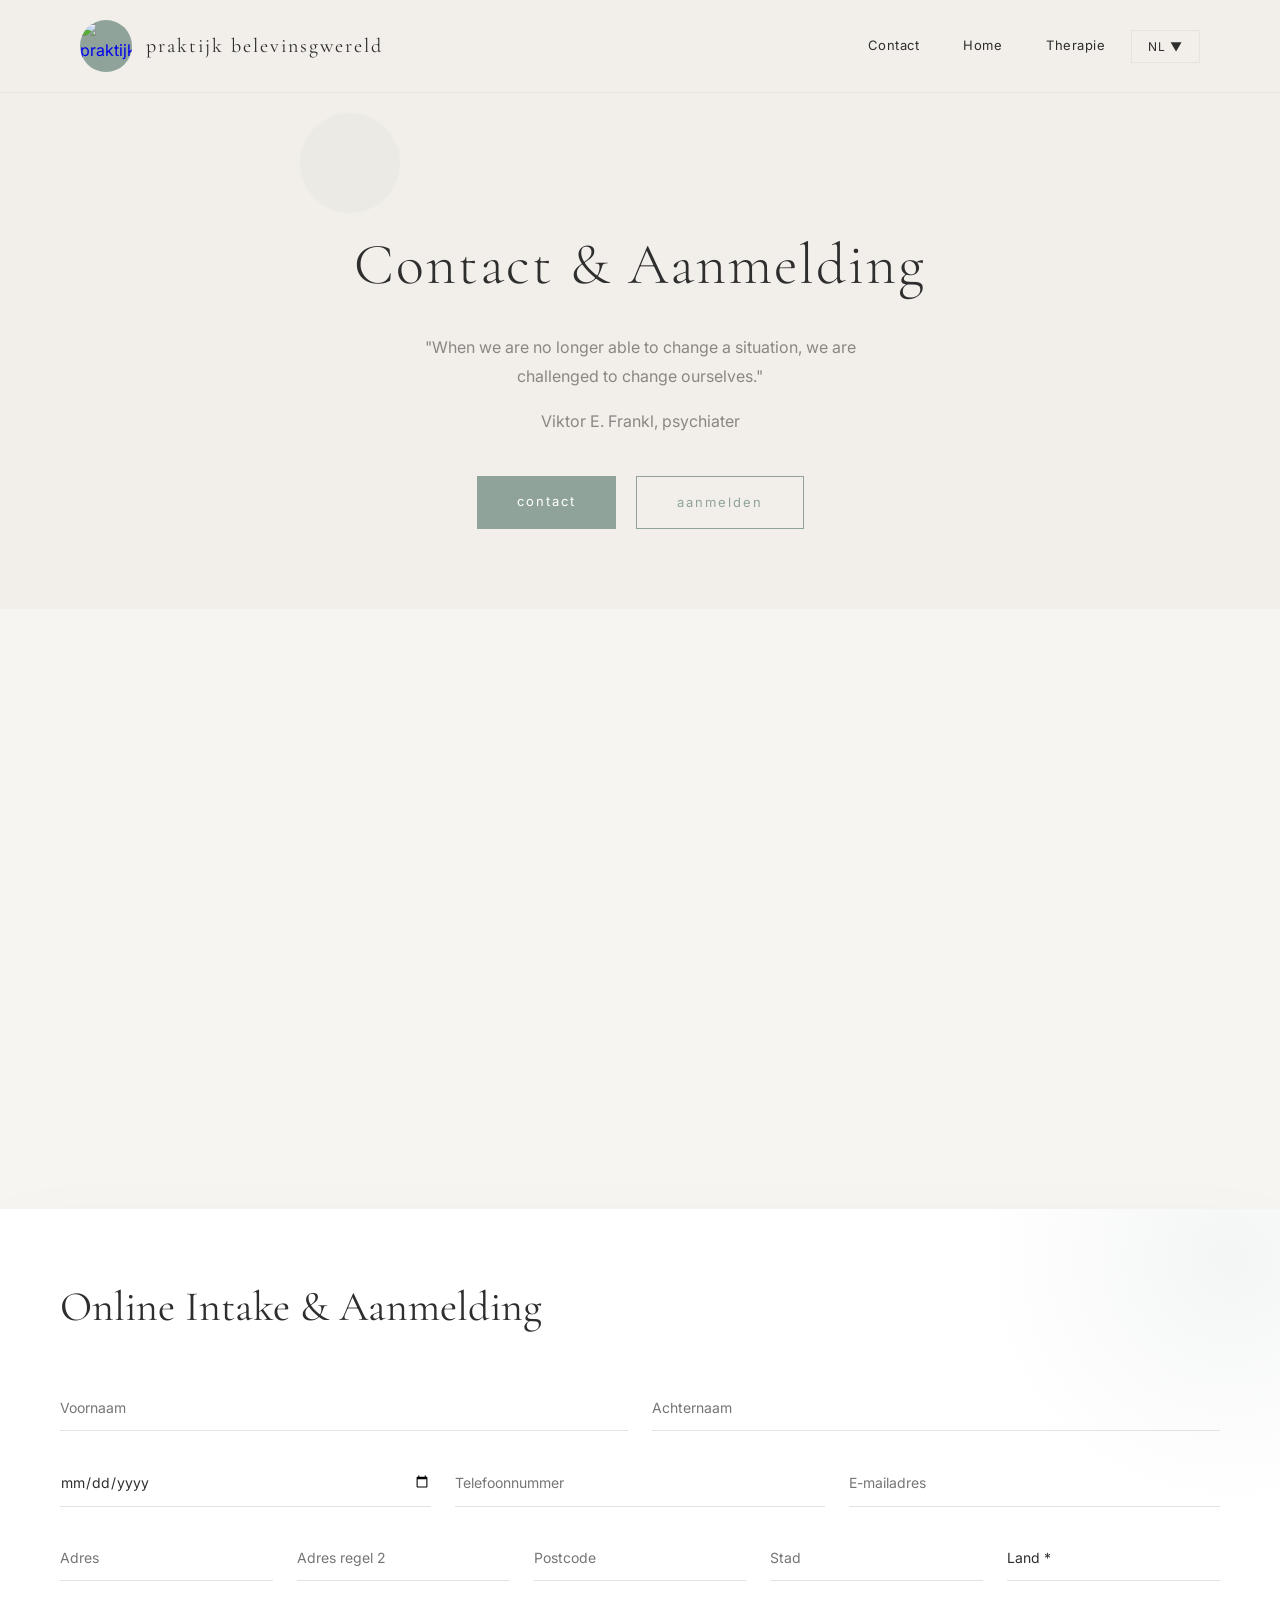
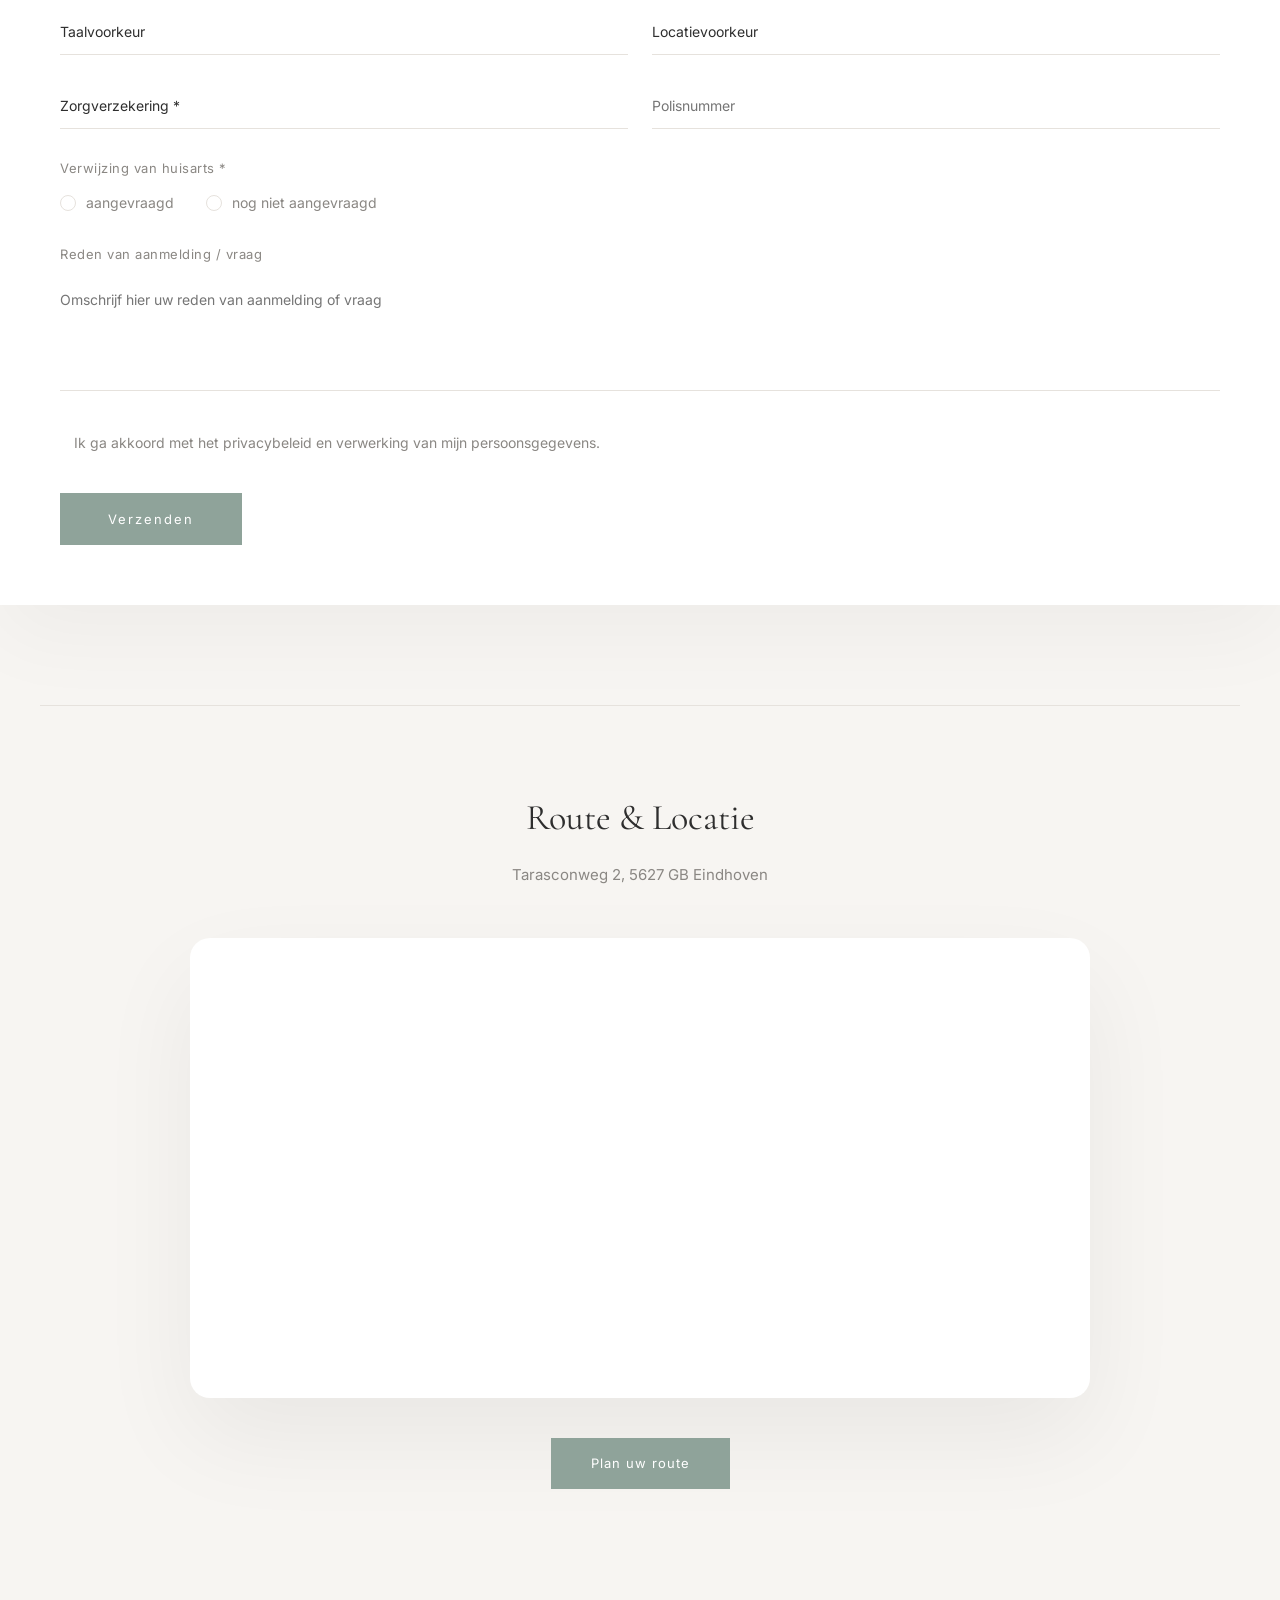
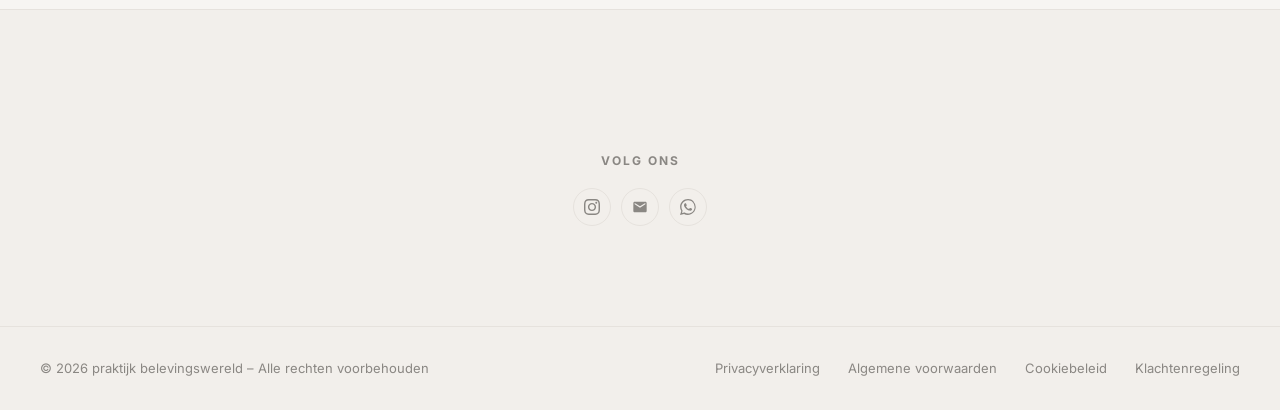
==== contact.html @ 7e96a39c "Update contact.html Signed-off-by: mr-programs <m.rashid@live.nl>" ====
<!DOCTYPE html>
<html lang="nl">
<head>
<meta charset="UTF-8">
<meta name="viewport" content="width=device-width, initial-scale=1.0">
<title>belevinsgwereld — Contact</title>
<link href="https://fonts.googleapis.com/css2?family=Cormorant+Garamond:ital,wght@0,300;0,400;0,500;1,300;1,400&family=Inter:wght@300;400;500&display=swap" rel="stylesheet">
<link rel="stylesheet" href="css/style.css">
</head>
<body>

<div class="progress-bar" id="progressBar"></div>
 
<header class="header">
    <div class="nav-container">
        <a href="index.html" class="logo">
            <div class="logo-circle"><img src="img/transparantlogo.png" alt="praktijk belevinsgwereld"></div>
            <span class="logo-text">praktijk belevinsgwereld</span>
        </a>

        <nav class="nav-right">
            <a href="contact.html">Contact</a>
            <a href="index.html">Home</a>
            <a href="therapie.html">Therapie</a>
            <div class="lang-dropdown">
                <button class="lang-btn-header">NL ▼</button>
                <div class="lang-menu">
                    <button class="lang-option active" data-lang="nl">NL <span class="lang-flag"><img src="https://flagcdn.com/nl.svg" width="30" alt="NL"></span></button>
                    <button class="lang-option" data-lang="en">EN <span class="lang-flag"><img src="https://flagcdn.com/gb.svg" width="30" alt="EN"></span></button>
                    <button class="lang-option" data-lang="ar">AR <span class="lang-flag"><img src="https://flagcdn.com/sa.svg" width="30" alt="SA"></span></button>
                </div>
            </div>
        </nav>
        <div class="menu-toggle"><div class="menu-circle"><span>Menu</span></div></div>
    </div>
</header>

<div class="fullscreen-menu">
    <div class="menu-top">
        <div class="menu-logo">praktijk belevinsgwereld</div>
        <div class="menu-close">✕</div>
    </div>
    <div class="menu-links">
        <a href="index.html">Home</a>
        <a href="therapie.html">Therapie</a>
        <a href="contact.html">Contact</a>
    </div>
    <div class="menu-bottom">
        <button class="lang-btn active"><span>NL</span><img src="https://flagcdn.com/nl.svg" width="30" alt="NL"></button>
        <button class="lang-btn"><span>EN</span><img src="https://flagcdn.com/gb.svg" width="30" alt="EN"></button>
        <button class="lang-btn"><span>AR</span><img src="https://flagcdn.com/sa.svg" width="30" alt="SA"></button>
    </div>
</div>

<section class="small-hero">
    <div class="hero-circle circle-a"></div>
    <div class="hero-circle circle-b"></div>
    <div class="hero-circle circle-c"></div>
    <h1>Contact &amp; Aanmelding</h1>
    <p>"When we are no longer able to change a situation, we are challenged to change ourselves."</p>
    <p>Viktor E. Frankl, psychiater</p>
 <div class="hero-buttons">
    <a href="contact.html" class="btn-hero-primary">contact</a>
    <a href="#behandelingen" class="btn-hero-secondary">aanmelden</a>
</div>
</section>
<section class="hero-image"></section>

<!--<section class="contact-layout reveal">
    <div class="contact-info">
        <h2>Praktijkgegevens</h2>
        <div class="info-block">
            <h4>belevinsgwereld</h4>
            <p>Tarasconweg 2<br>5627 GB Eindhoven</p>
        </div>
        <div class="info-block">
            <p><strong>Telefoon:</strong> +31 (0)6 1234 5678</p>
            <p><strong>E-mail:</strong> info@belevinsgwereld.nl</p>
        </div>
        <div class="info-block">
            <p><strong>KvK:</strong> 12345678</p>
            <p><strong>BIG-registratie:</strong> 19999999999</p>
            <p><strong>AGB-code praktijk:</strong> 94000000</p>
        </div>
        <div class="info-block">
            <h4>Openingstijden</h4>
            <p>Ma – Vr: 09:00 – 18:00</p>
            <p>Zaterdag: Op afspraak</p>
        </div>
        <div class="privacy-note">
            <p>Uw gegevens worden vertrouwelijk behandeld conform de AVG (Algemene Verordening Gegevensbescherming).</p>
        </div>
    </div>-->

    <div class="contact-form-wrapper luxury-form">
        <h2>Online Intake &amp; Aanmelding</h2>
        <form class="intake-form">
            <div class="form-row">
                <input type="text" placeholder="Voornaam" required>
                <input type="text" placeholder="Achternaam" required>
            </div>
            <div class="form-row">
                <input type="date" required>
                <input type="tel" placeholder="Telefoonnummer" required>
                <input type="email" placeholder="E-mailadres" required>
            </div>
            <div class="form-row">
                <input type="text" placeholder="Adres" required>
                <input type="text" placeholder="Adres regel 2">
                <input type="text" placeholder="Postcode" required>
                <input type="text" placeholder="Stad" required>
  <select name="land" required>
    <option value="">Land *</option>
<option value="AF">Afghanistan</option>
<option value="AL">Albanië</option>
<option value="DZ">Algerije</option>
<option value="AD">Andorra</option>
<option value="AO">Angola</option>
<option value="AG">Antigua en Barbuda</option>
<option value="AR">Argentinië</option>
<option value="AM">Armenië</option>
<option value="AU">Australië</option>
<option value="AT">Oostenrijk</option>
<option value="AZ">Azerbeidzjan</option>
<option value="BS">Bahama’s</option>
<option value="BH">Bahrein</option>
<option value="BD">Bangladesh</option>
<option value="BB">Barbados</option>
<option value="BY">Wit‑Rusland</option>
<option value="BE">België</option>
<option value="BZ">Belize</option>
<option value="BJ">Benin</option>
<option value="BT">Bhutan</option>
<option value="BO">Bolivia</option>
<option value="BA">Bosnië en Herzegovina</option>
<option value="BW">Botswana</option>
<option value="BR">Brazilië</option>
<option value="BN">Brunei</option>
<option value="BG">Bulgarije</option>
<option value="BF">Burkina Faso</option>
<option value="BI">Burundi</option>
<option value="CV">Kaapverdië</option>
<option value="KH">Cambodja</option>
<option value="CM">Kameroen</option>
<option value="CA">Canada</option>
<option value="CF">Centraal‑Afrikaanse Republiek</option>
<option value="TD">Tsjaad</option>
<option value="CL">Chili</option>
<option value="CN">China</option>
<option value="CO">Colombia</option>
<option value="KM">Comoren</option>
<option value="CG">Congo (Brazzaville)</option>
<option value="CD">Congo (Kinshasa)</option>
<option value="CR">Costa Rica</option>
<option value="CI">Ivoorkust</option>
<option value="HR">Kroatië</option>
<option value="CU">Cuba</option>
<option value="CY">Cyprus</option>
<option value="CZ">Tsjechië</option>
<option value="DK">Denemarken</option>
<option value="DJ">Djibouti</option>
<option value="DM">Dominica</option>
<option value="DO">Dominicaanse Republiek</option>
<option value="EC">Ecuador</option>
<option value="EG">Egypte</option>
<option value="SV">El Salvador</option>
<option value="GQ">Equatoriaal‑Guinea</option>
<option value="ER">Eritrea</option>
<option value="EE">Estland</option>
<option value="SZ">Eswatini</option>
<option value="ET">Ethiopië</option>
<option value="FJ">Fiji</option>
<option value="FI">Finland</option>
<option value="FR">Frankrijk</option>
<option value="GA">Gabon</option>
<option value="GM">Gambia</option>
<option value="GE">Georgië</option>
<option value="DE">Duitsland</option>
<option value="GH">Ghana</option>
<option value="GR">Griekenland</option>
<option value="GD">Grenada</option>
<option value="GT">Guatemala</option>
<option value="GN">Guinee</option>
<option value="GW">Guinee‑Bissau</option>
<option value="GY">Guyana</option>
<option value="HT">Haïti</option>
<option value="HN">Honduras</option>
<option value="HU">Hongarije</option>
<option value="IS">IJsland</option>
<option value="IN">India</option>
<option value="ID">Indonesië</option>
<option value="IR">Iran</option>
<option value="IQ">Irak</option>
<option value="IE">Ierland</option>
<option value="IL">Israël</option>
<option value="IT">Italië</option>
<option value="JM">Jamaica</option>
<option value="JP">Japan</option>
<option value="JO">Jordanië</option>
<option value="KZ">Kazachstan</option>
<option value="KE">Kenia</option>
<option value="KI">Kiribati</option>
<option value="KW">Koeweit</option>
<option value="KG">Kirgizië</option>
<option value="LA">Laos</option>
<option value="LV">Letland</option>
<option value="LB">Libanon</option>
<option value="LS">Lesotho</option>
<option value="LR">Liberia</option>
<option value="LY">Libië</option>
<option value="LI">Liechtenstein</option>
<option value="LT">Litouwen</option>
<option value="LU">Luxemburg</option>
<option value="MG">Madagaskar</option>
<option value="MW">Malawi</option>
<option value="MY">Maleisië</option>
<option value="MV">Maldiven</option>
<option value="ML">Mali</option>
<option value="MT">Malta</option>
<option value="MH">Marshalleilanden</option>
<option value="MR">Mauritanië</option>
<option value="MU">Mauritius</option>
<option value="MX">Mexico</option>
<option value="FM">Micronesië</option>
<option value="MD">Moldavië</option>
<option value="MC">Monaco</option>
<option value="MN">Mongolië</option>
<option value="ME">Montenegro</option>
<option value="MA">Marokko</option>
<option value="MZ">Mozambique</option>
<option value="MM">Myanmar</option>
<option value="NA">Namibië</option>
<option value="NR">Nauru</option>
<option value="NP">Nepal</option>
<option value="NZ">Nieuw‑Zeeland</option>
<option value="NI">Nicaragua</option>
<option value="NE">Niger</option>
<option value="NG">Nigeria</option>
<option value="KP">Noord‑Korea</option>
<option value="MK">Noord‑Macedonië</option>
<option value="NO">Noorwegen</option>
<option value="OM">Oman</option>
<option value="PK">Pakistan</option>
<option value="PW">Palau</option>
<option value="PA">Panama</option>
<option value="PG">Papoea‑Nieuw‑Guinea</option>
<option value="PY">Paraguay</option>
<option value="PE">Peru</option>
<option value="PH">Filipijnen</option>
<option value="PL">Polen</option>
<option value="PT">Portugal</option>
<option value="QA">Qatar</option>
<option value="RO">Roemenië</option>
<option value="RU">Rusland</option>
<option value="RW">Rwanda</option>
<option value="KN">St. Kitts en Nevis</option>
<option value="LC">St. Lucia</option>
<option value="VC">St. Vincent en de Grenadines</option>
<option value="WS">Samoa</option>
<option value="SM">San Marino</option>
<option value="ST">Sao Tomé en Principe</option>
<option value="SA">Saoedi‑Arabië</option>
<option value="SN">Senegal</option>
<option value="RS">Servië</option>
<option value="SC">Seychellen</option>
<option value="SL">Sierra Leone</option>
<option value="SG">Singapore</option>
<option value="SK">Slowakije</option>
<option value="SI">Slovenië</option>
<option value="SB">Solomon‑eilanden</option>
<option value="SO">Somalië</option>
<option value="ZA">Zuid‑Afrika</option>
<option value="KR">Zuid‑Korea</option>
<option value="SS">Zuid‑Soedan</option>
<option value="ES">Spanje</option>
<option value="LK">Sri Lanka</option>
<option value="SD">Soedan</option>
<option value="SR">Suriname</option>
<option value="SE">Zweden</option>
<option value="CH">Zwitserland</option>
<option value="SY">Syrië</option>
<option value="TW">Taiwan</option>
<option value="TJ">Tadzjikistan</option>
<option value="TZ">Tanzania</option>
<option value="TH">Thailand</option>
<option value="TL">Oost‑Timor</option>
<option value="TG">Togo</option>
<option value="TO">Tonga</option>
<option value="TT">Trinidad en Tobago</option>
<option value="TN">Tunesië</option>
<option value="TR">Turkije</option>
<option value="TM">Turkmenistan</option>
<option value="UG">Oeganda</option>
<option value="UA">Oekraïne</option>
<option value="AE">Verenigde Arabische Emiraten</option>
<option value="GB">Verenigd Koninkrijk</option>
<option value="US">Verenigde Staten</option>
<option value="UY">Uruguay</option>
<option value="UZ">Oezbekistan</option>
<option value="VU">Vanuatu</option>
<option value="VA">Vaticaanstad</option>
<option value="VE">Venezuela</option>
<option value="VN">Vietnam</option>
<option value="YE">Jemen</option>
<option value="ZM">Zambia</option>
<option value="ZW">Zimbabwe</option>
    <option value="OTHER">Anders</option>
</select>
            </div>
            <div class="form-row">
                <select required>
                    <option value="">Taalvoorkeur</option>
                    <option>Nederlands</option>
                    <option>English</option>
                    <option>Arabisch</option>
                </select>
                <select required>
                    <option value="">Locatievoorkeur</option>
                    <option>Eindhoven</option>
                    <option>Breda</option>
                    <option>Online</option>
                </select>
            </div>
            <div class="form-row">
                <select name="zorgverzekering" required>
                    <option value="">Zorgverzekering *</option>
                    <option>Particuliere route</option>
                    <option>VGZ polis Ruime Keuze of Eigen Keuze</option>
                    <option>Zilveren Kruis</option>
                    <option>IZA polis Ruime Keuze of Eigen Keuze</option>
                    <option>Univé Zorg Geregeld of Uitgebreid</option>
                    <option>De Friesland Zorgverzekeraar</option>
                    <option>FBTO Zorgverzekeringen</option>
                    <option>Interpolis</option>
                    <option>Mijn zorgverzekering staat er niet tussen</option>
                </select>
                <input type="text" placeholder="Polisnummer" required>
            </div>
            <div class="form-group">
                <label class="form-label">Verwijzing van huisarts *</label>
                <div class="radio-group">
                    <label><input type="radio" name="verwijzing" value="ja" required> aangevraagd</label>
                    <label><input type="radio" name="verwijzing" value="nee"> nog niet aangevraagd</label>
                </div>
            </div>
            <div class="form-group">
                <label class="form-label">Reden van aanmelding / vraag</label>
                <textarea rows="5" placeholder="Omschrijf hier uw reden van aanmelding of vraag" required></textarea>
            </div>
            <div class="form-group checkbox-group">
                <label>
                    <input type="checkbox" required>
                    Ik ga akkoord met het privacybeleid en verwerking van mijn persoonsgegevens.
                </label>
            </div>
            <button type="submit" class="submit-btn">Verzenden</button>
        </form>
    </div>
</section>

<div class="map-section">
    <h3>Route &amp; Locatie</h3>
    <p>Tarasconweg 2, 5627 GB Eindhoven</p>
    <div class="map-wrapper">
        <iframe src="https://www.google.com/maps?q=Tarasconweg+2+Eindhoven&output=embed" width="100%" height="420" style="border:0;" allowfullscreen="" loading="lazy" referrerpolicy="no-referrer-when-downgrade"></iframe>
    </div>
    <a class="route-btn" href="https://www.google.com/maps/dir/?api=1&destination=Tarasconweg+2+Eindhoven" target="_blank">Plan uw route</a>
</div>

<!--<footer class="footer">
    <div class="footer-top">
        <div class="footer-grid">
            <div class="footer-col">
                <h4>praktijk belevingswereld</h4>
                <p>Psychologische zorg met aandacht voor persoonlijke verhalen, culturele context en maatwerk behandeling.</p>
                <div class="footer-contact">
                    <p><strong>Adres</strong><br>Tarasconweg 2<br>5627 GB Eindhoven</p>
                    <p><strong>Email</strong><br>info@beleving.nl</p>
                    <p><strong>Telefoon</strong><br>+31 (0)6 12345678</p>
                </div>
            </div>
            <div class="footer-col">
                <h4>Navigatie</h4>
                <ul>
                    <li><a href="index.html">Home</a></li>
                    <li><a href="therapie.html">Therapie</a></li>
                    <li><a href="contact.html">Contact</a></li>
                </ul>
            </div>
            <div class="footer-col">
                <h4>Behandelingen</h4>
                <ul>
                    <li>Traumatherapie</li>
                    <li>Angst &amp; Stress</li>
                    <li>Somberheid</li>
                    <li>Identiteitsvraagstukken</li>
                    <li>Relatieproblematiek</li>
                    <li>Jeugd &amp; Volwassenen</li>
                </ul>
            </div>
            <div class="footer-col">
                <h4>Praktijkinformatie</h4>
                <ul>
                    <li>Geen wachttijden</li>
                    <li>Meertalige zorg (NL / EN / AR)</li>
                    <li>Online therapie mogelijk</li>
                    <li>Vergoeding via zorgverzekering</li>
                </ul>
                <div class="footer-opening">
                    <p><strong>Openingstijden</strong></p>
                    <p>Ma – Vr: 09:00 – 17:30</p>
                </div>
                <div class="footer-social">
                    <h5>Volg ons</h5>
                    <div class="social-links">
                        <a href="#" class="instagram" target="_blank" aria-label="Instagram">
                            <svg viewBox="0 0 24 24" xmlns="http://www.w3.org/2000/svg"><path d="M12 2.163c3.204 0 3.584.012 4.85.07 3.252.148 4.771 1.691 4.919 4.919.058 1.265.069 1.645.069 4.849 0 3.205-.012 3.584-.069 4.849-.149 3.225-1.664 4.771-4.919 4.919-1.266.058-1.644.07-4.85.07-3.204 0-3.584-.012-4.849-.07-3.26-.149-4.771-1.699-4.919-4.92-.058-1.265-.07-1.644-.07-4.849 0-3.204.013-3.583.07-4.849.149-3.227 1.664-4.771 4.919-4.919 1.266-.057 1.645-.069 4.849-.069zm0-2.163c-3.259 0-3.667.014-4.947.072-4.358.2-6.78 2.618-6.98 6.98-.059 1.281-.073 1.689-.073 4.948 0 3.259.014 3.668.072 4.948.2 4.358 2.618 6.78 6.98 6.98 1.281.058 1.689.072 4.948.072 3.259 0 3.668-.014 4.948-.072 4.354-.2 6.782-2.618 6.979-6.98.059-1.28.073-1.689.073-4.948 0-3.259-.014-3.667-.072-4.947-.196-4.354-2.617-6.78-6.979-6.98-1.281-.059-1.69-.073-4.949-.073zm0 5.838c-3.403 0-6.162 2.759-6.162 6.162s2.759 6.163 6.162 6.163 6.162-2.759 6.162-6.163c0-3.403-2.759-6.162-6.162-6.162zm0 10.162c-2.209 0-4-1.79-4-4 0-2.209 1.791-4 4-4s4 1.791 4 4c0 2.21-1.791 4-4 4zm6.406-11.845c-.796 0-1.441.645-1.441 1.44s.645 1.44 1.441 1.44c.795 0 1.439-.645 1.439-1.44s-.644-1.44-1.439-1.44z"/></svg>
                        </a>
                        <a href="#" class="linkedin" target="_blank" aria-label="LinkedIn">
                            <svg viewBox="0 0 24 24" xmlns="http://www.w3.org/2000/svg"><path d="M20.447 20.452h-3.554v-5.569c0-1.328-.027-3.037-1.852-3.037-1.853 0-2.136 1.445-2.136 2.939v5.667H9.351V9h3.414v1.561h.046c.477-.9 1.637-1.85 3.37-1.85 3.601 0 4.267 2.37 4.267 5.455v6.286zM5.337 7.433c-1.144 0-2.063-.926-2.063-2.065 0-1.138.92-2.063 2.063-2.063 1.14 0 2.064.925 2.064 2.063 0 1.139-.925 2.065-2.064 2.065zm1.782 13.019H3.555V9h3.564v11.452zM22.225 0H1.771C.792 0 0 .774 0 1.729v20.542C0 23.227.792 24 1.771 24h20.451C23.2 24 24 23.227 24 22.271V1.729C24 .774 23.2 0 22.222 0h.003z"/></svg>
                        </a>
                        <a href="#" class="facebook" target="_blank" aria-label="Facebook">
                            <svg viewBox="0 0 24 24" xmlns="http://www.w3.org/2000/svg"><path d="M24 12.073c0-6.627-5.373-12-12-12s-12 5.373-12 12c0 5.99 4.388 10.954 10.125 11.854v-8.385H7.078v-3.47h3.047V9.43c0-3.007 1.792-4.669 4.533-4.669 1.312 0 2.686.235 2.686.235v2.953H15.83c-1.491 0-1.956.925-1.956 1.874v2.25h3.328l-.532 3.47h-2.796v8.385C19.612 23.027 24 18.062 24 12.073z"/></svg>
                        </a>
                    </div>
                </div>
            </div>
        </div>
    </div>
    <div class="footer-bottom">
        <div class="footer-bottom-inner">
            <p>© 2026 praktijk belevingswereld – Alle rechten voorbehouden</p>
            <div class="footer-legal">
                <a href="#">Privacyverklaring</a>
                <a href="#">Algemene voorwaarden</a>
                <a href="#">Cookiebeleid</a>
                <a href="#">Klachtenregeling</a>
            </div>
        </div>
    </div>
</footer>-->

<footer class="footer">
    <div class="footer-top">
        <div class="footer-social">
            <h5>Volg ons</h5>
            <div class="social-links">
                <a href="#" class="instagram" target="_blank" aria-label="Instagram">
                    <svg viewBox="0 0 24 24" xmlns="[w3.org](http://www.w3.org/2000/svg)"><path d="M12 2.163c3.204 0 3.584.012 4.85.07 3.252.148 4.771 1.691 4.919 4.919.058 1.265.069 1.645.069 4.849 0 3.205-.012 3.584-.069 4.849-.149 3.225-1.664 4.771-4.919 4.919-1.266.058-1.644.07-4.85.07-3.204 0-3.584-.012-4.849-.07-3.26-.149-4.771-1.699-4.919-4.92-.058-1.265-.07-1.644-.07-4.849 0-3.204.013-3.583.07-4.849.149-3.227 1.664-4.771 4.919-4.919 1.266-.057 1.645-.069 4.849-.069zm0-2.163c-3.259 0-3.667.014-4.947.072-4.358.2-6.78 2.618-6.98 6.98-.059 1.281-.073 1.689-.073 4.948 0 3.259.014 3.668.072 4.948.2 4.358 2.618 6.78 6.98 6.98 1.281.058 1.689.072 4.948.072 3.259 0 3.668-.014 4.948-.072 4.354-.2 6.782-2.618 6.979-6.98.059-1.28.073-1.689.073-4.948 0-3.259-.014-3.667-.072-4.947-.196-4.354-2.617-6.78-6.979-6.98-1.281-.059-1.69-.073-4.949-.073zm0 5.838c-3.403 0-6.162 2.759-6.162 6.162s2.759 6.163 6.162 6.163 6.162-2.759 6.162-6.163c0-3.403-2.759-6.162-6.162-6.162zm0 10.162c-2.209 0-4-1.79-4-4 0-2.209 1.791-4 4-4s4 1.791 4 4c0 2.21-1.791 4-4 4zm6.406-11.845c-.796 0-1.441.645-1.441 1.44s.645 1.44 1.441 1.44c.795 0 1.439-.645 1.439-1.44s-.644-1.44-1.439-1.44z"/></svg>
                </a>
                <a href="mailto:info@praktijkbelevingswereld.nl" class="email" aria-label="E-mail">
                    <svg viewBox="0 0 24 24" xmlns="[w3.org](http://www.w3.org/2000/svg)"><path d="M20 4H4c-1.1 0-1.99.9-1.99 2L2 18c0 1.1.9 2 2 2h16c1.1 0 2-.9 2-2V6c0-1.1-.9-2-2-2zm0 4l-8 5-8-5V6l8 5 8-5v2z"/></svg>
                </a>
                <a href="[wa.me](https://wa.me/31612345678)" class="whatsapp" target="_blank" aria-label="WhatsApp">
                    <svg viewBox="0 0 24 24" xmlns="[w3.org](http://www.w3.org/2000/svg)"><path d="M17.472 14.382c-.297-.149-1.758-.867-2.03-.967-.273-.099-.471-.149-.67.149-.197.297-.767.966-.94 1.164-.173.199-.347.223-.644.074-.297-.149-1.255-.462-2.39-1.475-.883-.788-1.48-1.761-1.653-2.059-.173-.297-.018-.458.13-.606.134-.133.297-.347.446-.521.151-.172.2-.296.3-.495.099-.198.05-.372-.025-.521-.075-.148-.669-1.611-.916-2.206-.242-.579-.487-.501-.669-.51l-.57-.01c-.198 0-.52.074-.792.372s-1.04 1.016-1.04 2.479 1.065 2.876 1.213 3.074c.149.198 2.095 3.2 5.076 4.487.709.306 1.263.489 1.694.626.712.226 1.36.194 1.872.118.571-.085 1.758-.719 2.006-1.413.248-.695.248-1.29.173-1.414-.074-.123-.272-.198-.57-.347m-5.421 7.403h-.004a9.87 9.87 0 01-5.031-1.378l-.361-.214-3.741.982.998-3.648-.235-.374a9.86 9.86 0 01-1.51-5.26c.001-5.45 4.436-9.884 9.888-9.884 2.64 0 5.122 1.03 6.988 2.898a9.825 9.825 0 012.893 6.994c-.003 5.45-4.437 9.884-9.885 9.884m8.413-18.297A11.815 11.815 0 0012.05 0C5.495 0 .16 5.335.157 11.892a11.864 11.864 0 001.791 6.291L.057 24l5.941-1.559a11.847 11.847 0 005.656 1.444h.005c6.554 0 11.89-5.335 11.893-11.893a11.821 11.821 0 00-3.48-8.413z"/></svg>
                </a>
            </div>
        </div>
    </div>
    <div class="footer-bottom">
        <div class="footer-bottom-inner">
            <p>© 2026 praktijk belevingswereld – Alle rechten voorbehouden</p>
            <div class="footer-legal">
                <a href="#">Privacyverklaring</a>
                <a href="#">Algemene voorwaarden</a>
                <a href="#">Cookiebeleid</a>
                <a href="#">Klachtenregeling</a>
            </div>
        </div>
    </div>
</footer>

<script src="js/script.js"></script>
</body>
</html>
---- css/style.css ----
:root {
    --bg-main: #f7f5f2;
    --bg-soft: #f2efeb;
    --text-dark: #2e2e2e;
    --text-muted: #8a8783;
    --accent: #8fa39a;
    --line: #e6e2dd;
}

* { margin: 0; padding: 0; box-sizing: border-box; }
html { scroll-behavior: smooth; }

body {
    background: var(--bg-main);
    font-family: 'Inter', sans-serif;
    color: var(--text-dark);
    line-height: 1.8;
    overflow-x: hidden;
}

/* ========== SCROLL PROGRESS BAR ========== */
.progress-bar {
    position: fixed;
    top: 0; left: 0;
    height: 2px;
    background: var(--accent);
    z-index: 300;
    width: 0%;
    transition: width 0.1s linear;
}

/* ========== HEADER ========== */
.header {
    background: var(--bg-soft);
    border-bottom: 1px solid var(--line);
    position: sticky;
    top: 0;
    z-index: 100;
    transition: box-shadow 0.4s ease, background 0.4s ease;
}

.header.scrolled {
    box-shadow: 0 8px 40px rgba(0,0,0,0.07);
    background: rgba(242,239,235,0.96);
    backdrop-filter: blur(8px);
}

.nav-container {
    max-width: 1200px;
    margin: auto;
    padding: 20px 40px;
    display: flex;
    align-items: center;
    gap: 24px;
}

.logo {
    display: flex;
    align-items: center;
    gap: 14px;
    flex-shrink: 0;
    text-decoration: none;
}

.logo-circle {
    width: 52px; height: 52px;
    background: var(--accent);
    border-radius: 50%;
    overflow: hidden;
    display: flex;
    align-items: center;
    justify-content: center;
    transition: transform 0.6s cubic-bezier(.77,0,.18,1);
    flex-shrink: 0;
}

.logo-circle:hover { transform: rotate(20deg) scale(1.08); }
.logo-circle img { width: 100%; height: 100%; object-fit: cover; }

.logo-text {
    font-family: 'Cormorant Garamond', serif;
    font-size: 20px;
    font-weight: 400;
    letter-spacing: 2px;
    color: var(--text-dark);
}

.nav-left { display: flex; align-items: center; }
.nav-right { margin-left: auto; display: flex; align-items: center; gap: 8px; }

nav a {
    text-decoration: none;
    color: var(--text-dark);
    font-size: 13px;
    margin: 0 18px;
    position: relative;
    letter-spacing: 0.5px;
}

nav a::after {
    content: "";
    position: absolute;
    bottom: -4px; left: 0;
    width: 0; height: 1px;
    background: var(--accent);
    transition: 0.4s cubic-bezier(.77,0,.18,1);
}

nav a:hover::after { width: 100%; }

/* ── LANGUAGE DROPDOWN ── */
.lang-dropdown { position: relative; display: inline-block; }

.lang-btn-header {
    background: none;
    border: 1px solid var(--line);
    padding: 8px 16px;
    cursor: pointer;
    font-size: 12px;
    letter-spacing: 1px;
    font-family: 'Inter', sans-serif;
    color: var(--text-dark);
    transition: background 0.3s, color 0.3s, border-color 0.3s, transform 0.3s;
}

.lang-btn-header:hover {
    background: var(--accent);
    color: white;
    border-color: var(--accent);
    transform: translateY(-1px);
}

.lang-menu {
    display: none;
    position: absolute;
    top: 115%; right: 0;
    background: white;
    border: 1px solid var(--line);
    min-width: 110px;
    z-index: 1000;
    box-shadow: 0 12px 40px rgba(0,0,0,0.1);
    overflow: hidden;
}

.lang-menu button {
    width: 100%;
    border: none;
    background: none;
    padding: 12px 16px;
    text-align: left;
    cursor: pointer;
    font-size: 12px;
    letter-spacing: 1px;
    color: var(--text-dark);
    font-family: 'Inter', sans-serif;
    display: flex;
    align-items: center;
    gap: 10px;
    transition: background 0.25s, color 0.25s, padding-left 0.3s;
    position: relative;
    border-left: 3px solid transparent;
}

.lang-menu button:hover {
    padding-left: 22px;
    color: var(--accent);
    border-left-color: var(--accent);
    background: rgba(143,163,154,0.05);
}

.lang-menu button.active {
    color: var(--accent);
    font-weight: 500;
    border-left-color: var(--accent);
}

.lang-flag { font-size: 15px; margin-left: auto; }

/* ── MENU TOGGLE ── */
.menu-toggle { display: none; cursor: pointer; margin-left: auto; }

.menu-circle {
    width: 52px; height: 52px;
    border-radius: 50%;
    border: 1px solid var(--line);
    display: flex;
    align-items: center;
    justify-content: center;
    font-size: 12px;
    transition: 0.4s;
    letter-spacing: 0.5px;
}

.menu-circle:hover { background: var(--accent); color: white; border-color: var(--accent); }

/* ========== FULLSCREEN MENU ========== */
.fullscreen-menu {
    position: fixed;
    inset: 0;
    background: var(--bg-main);
    display: grid;
    grid-template-rows: auto 1fr auto;
    padding: 50px 60px;
    opacity: 0;
    visibility: hidden;
    transition: opacity 0.7s cubic-bezier(.77,0,.18,1), visibility 0.7s;
    z-index: 999;
    overflow: hidden;
}

/* Decorative bg circles */
.fullscreen-menu::before,
.fullscreen-menu::after {
    content: "";
    position: absolute;
    border-radius: 50%;
    pointer-events: none;
}

.fullscreen-menu::before {
    width: 500px; height: 500px;
    background: var(--accent);
    opacity: 0.04;
    bottom: -200px; right: -150px;
    animation: floatBubble 9s ease-in-out infinite;
}

.fullscreen-menu::after {
    width: 280px; height: 280px;
    background: var(--accent);
    opacity: 0.06;
    top: -80px; left: -80px;
    animation: floatBubble 12s ease-in-out infinite reverse;
}

.fullscreen-menu.active { opacity: 1; visibility: visible; }

.menu-top { display: flex; justify-content: space-between; align-items: center; }

.menu-logo { font-family: 'Cormorant Garamond', serif; font-size: 28px; letter-spacing: 2px; }

.menu-close {
    cursor: pointer;
    font-size: 18px;
    width: 44px; height: 44px;
    display: flex;
    align-items: center;
    justify-content: center;
    border: 1px solid var(--line);
    border-radius: 50%;
    transition: 0.35s;
}

.menu-close:hover { background: var(--accent); color: white; border-color: var(--accent); transform: rotate(90deg); }

/* ── MENU LINKS — spacious ── */
.menu-links {
    display: flex;
    flex-direction: column;
    align-items: center;
    justify-content: center;
    gap: 0;
}

.menu-links a {
    display: inline-block;
    font-family: 'Cormorant Garamond', serif;
    font-size: 72px;
    font-weight: 300;
    text-decoration: none;
    color: var(--text-dark);
    line-height: 1.3;
    transform: translateY(60px);
    opacity: 0;
    transition: transform 0.9s cubic-bezier(.77,0,.18,1), opacity 0.9s ease, color 0.3s;
    position: relative;
    letter-spacing: -1px;
}

.menu-links a::after {
    content: "";
    position: absolute;
    bottom: 6px; left: 0;
    width: 0; height: 1px;
    background: var(--accent);
    transition: width 0.5s cubic-bezier(.77,0,.18,1);
}

.menu-links a:hover { color: var(--accent); }
.menu-links a:hover::after { width: 100%; }

.fullscreen-menu.active .menu-links a { transform: translateY(0); opacity: 1; }
.fullscreen-menu.active .menu-links a:nth-child(1) { transition-delay: 0.08s; }
.fullscreen-menu.active .menu-links a:nth-child(2) { transition-delay: 0.16s; }
.fullscreen-menu.active .menu-links a:nth-child(3) { transition-delay: 0.24s; }

/* ── MENU BOTTOM — animated pill language buttons ── */
.menu-bottom { display: flex; justify-content: center; gap: 16px; }

.lang-btn {
    background: none;
    border: 1px solid var(--line);
    padding: 10px 28px;
    cursor: pointer;
    font-family: 'Inter', sans-serif;
    font-size: 12px;
    letter-spacing: 2px;
    text-transform: uppercase;
    color: var(--text-muted);
    border-radius: 50px;
    position: relative;
    overflow: hidden;
    transition: color 0.4s, border-color 0.4s;
}

.lang-btn::before {
    content: "";
    position: absolute;
    inset: 0;
    background: var(--accent);
    border-radius: 50px;
    transform: scaleX(0);
    transform-origin: left;
    transition: transform 0.4s cubic-bezier(.77,0,.18,1);
    z-index: 0;
}
input:not([type="radio"]):not([type="checkbox"]),
textarea,
select{
    width:100%;
    padding:14px 0;
    border:none;
    border-bottom:1px solid var(--line);
    background:transparent;
    font-family:'Inter',sans-serif;
    font-size:14px;
    color:var(--text-dark);
    transition:all .35s cubic-bezier(.77,0,.18,1);
}
input[type="radio"]{
    width:auto;
    padding:0;
    border:none;
}
.lang-btn span { position: relative; z-index: 1; }

.lang-btn:hover, .lang-btn.active { color: white; border-color: var(--accent); }
.lang-btn:hover::before, .lang-btn.active::before { transform: scaleX(1); }

/* ========== HERO ========== */
.hero {
    text-align: center;
    padding: 120px 20px 60px;
    background: var(--bg-soft);
    position: relative;
    overflow: hidden;
}

/* Multiple floating image circles */
.hero-circle {
    position: absolute;
    border-radius: 50%;
    background-size: cover;
    background-position: center;
    z-index: 0;
}

.hero-circle-1 {
    width: 520px; height: 520px;
    top: 50px; right: 40px;
    background-image: url('https://images.unsplash.com/photo-1492724441997-5dc865305da7?w=600&auto=format&fit=crop');
    opacity: 0.11;
    animation: floatBubble 14s ease-in-out infinite;
}

.hero-circle-2 {
    width: 240px; height: 240px;
    bottom: -40px; left: 30px;
    background-image: url('https://images.unsplash.com/photo-1476611338391-6f395a0ebc7b?w=400&auto=format&fit=crop');
    opacity: 0.09;
    animation: floatBubble 10s ease-in-out infinite;
    animation-delay: -3s;
}

.hero-circle-3 {
    width: 170px; height: 170px;
    top: 30px; left: 200px;
    background-image: url('https://images.unsplash.com/photo-1518495973542-4542c06a5843?w=300&auto=format&fit=crop');
    opacity: 0.09;
    animation: floatBubble 17s ease-in-out infinite;
    animation-delay: -7s;
}

.hero-circle-4 {
    width: 100px; height: 100px;
    bottom: 60px; right: 280px;
    background: var(--accent);
    opacity: 0.08;
    animation: floatBubble 8s ease-in-out infinite;
    animation-delay: -2s;
}

/* Legacy hero-shape for small-hero subpages */
.hero-shape {
    position: absolute;
    width: 600px; height: 600px;
    border-radius: 50%;
    top: 80px; right: 80px;
    background: url('https://images.unsplash.com/photo-1492724441997-5dc865305da7?w=600') center/cover no-repeat;
    z-index: 0;
    opacity: 0.08;
    animation: slowRotate 30s linear infinite;
}

.hero-shape-2 {
    position: absolute;
    width: 300px; height: 300px;
    border-radius: 50%;
    bottom: -80px; left: 60px;
    background: var(--accent);
    opacity: 0.06;
    animation: floatBubble 8s ease-in-out infinite;
}

@keyframes slowRotate {
    from { transform: rotate(0deg) scale(1); }
    50%  { transform: rotate(180deg) scale(1.05); }
    to   { transform: rotate(360deg) scale(1); }
}

@keyframes floatBubble {
    0%, 100% { transform: translateY(0); }
    50%       { transform: translateY(-22px); }
}

.hero h1, .hero p { position: relative; z-index: 2; }

.hero h1 {
    font-family: 'Cormorant Garamond', serif;
    font-size: 76px;
    font-weight: 300;
    margin-bottom: 40px;
    letter-spacing: 3px;
    animation: heroFadeIn 1.4s cubic-bezier(.77,0,.18,1) both;
}

.hero p {
    max-width: 600px;
    margin: 0 auto 12px;
    color: var(--text-muted);
    font-size: 16px;
    animation: heroFadeIn 1.4s cubic-bezier(.77,0,.18,1) 0.3s both;
}

@keyframes heroFadeIn {
    from { opacity: 0; transform: translateY(30px); }
    to   { opacity: 1; transform: translateY(0); }
}

.hero-image {
    height: 600px;
    background: url('https://images.unsplash.com/photo-1505691938895-1758d7feb511?w=1400') center/cover no-repeat;
    position: relative;
    overflow: hidden;
}

.hero-image::after {
    content: "";
    position: absolute;
    inset: 0;
    background: linear-gradient(to bottom, rgba(247,245,242,0.3), transparent 40%, rgba(247,245,242,0.2));
}

/* ========== SMALL HERO ========== */
.small-hero {
    padding: 120px 40px 80px;
    background: var(--bg-soft);
    text-align: center;
    position: relative;
    overflow: hidden;
}

.small-hero h1 {
    font-family: 'Cormorant Garamond', serif;
    font-size: 58px; font-weight: 300;
    letter-spacing: 2px;
    position: relative; z-index: 2;
    animation: heroFadeIn 1.2s cubic-bezier(.77,0,.18,1) both;
}

.small-hero p {
    color: var(--text-muted);
    max-width: 500px;
    margin: 16px auto 0;
    position: relative; z-index: 2;
    animation: heroFadeIn 1.2s cubic-bezier(.77,0,.18,1) 0.2s both;
}

/* Floating circles on subpages */
.small-hero .hero-circle {
    position: absolute;
    border-radius: 50%;
    background-size: cover;
    background-position: center;
    z-index: 0;
}

.small-hero .circle-a {
    width: 320px; height: 320px;
    top: -80px; right: 60px;
    background-image: url('https://images.unsplash.com/photo-1492724441997-5dc865305da7?w=400&auto=format&fit=crop');
    opacity: 0.08;
    animation: floatBubble 12s ease-in-out infinite;
}

.small-hero .circle-b {
    width: 160px; height: 160px;
    bottom: -40px; left: 100px;
    background-image: url('https://images.unsplash.com/photo-1476611338391-6f395a0ebc7b?w=300&auto=format&fit=crop');
    opacity: 0.07;
    animation: floatBubble 8s ease-in-out infinite reverse;
    animation-delay: -4s;
}

.small-hero .circle-c {
    width: 100px; height: 100px;
    top: 20px; left: 300px;
    background: var(--accent);
    opacity: 0.07;
    animation: floatBubble 6s ease-in-out infinite;
    animation-delay: -2s;
}

/* ========== INTRO ========== */
.intro-section {
    max-width: 800px;
    margin: 100px auto;
    padding: 0 40px;
    text-align: center;
}

.intro-section p { font-size: 17px; color: var(--text-muted); line-height: 2; }

/* ========== VALUES SECTION ========== */
.values-section { padding: 120px 40px; background: var(--bg-main); }
.values-inner { max-width: 1200px; margin: auto; }
.values-heading { margin-bottom: 80px; }

.values-heading h1 {
    font-family: 'Cormorant Garamond', serif;
    font-size: 52px; font-weight: 400;
    margin-bottom: 20px; line-height: 1.2;
}

.values-heading h2 { font-size: 15px; font-weight: 300; color: var(--text-muted); max-width: 600px; line-height: 1.8; }
.values-heading h2 strong { color: var(--text-dark); font-weight: 500; }

.values-grid { display: grid; grid-template-columns: repeat(3, 1fr); gap: 32px; }

.value-box {
    border: 1px solid var(--line);
    padding: 50px 40px;
    background: white;
    position: relative;
    overflow: hidden;
    opacity: 0;
    transform: translateY(50px);
    transition: opacity 0.8s ease, transform 0.8s cubic-bezier(.77,0,.18,1), border-color 0.4s, box-shadow 0.4s;
}

.value-box.revealed { opacity: 1; transform: translateY(0); }

.value-box::before {
    content: "";
    position: absolute;
    bottom: 0; left: 0;
    width: 0; height: 2px;
    background: var(--accent);
    transition: width 0.5s cubic-bezier(.77,0,.18,1);
}

.value-box:hover::before { width: 100%; }
.value-box:hover { border-color: var(--accent); box-shadow: 0 30px 60px rgba(143,163,154,0.12); }
.value-box.revealed:hover { transform: translateY(-8px); }

.value-number {
    font-family: 'Cormorant Garamond', serif;
    font-size: 48px; color: var(--line);
    line-height: 1; margin-bottom: 24px;
    transition: color 0.4s;
}

.value-box:hover .value-number { color: var(--accent); }

.value-box h3 { font-family: 'Cormorant Garamond', serif; font-size: 26px; font-weight: 500; margin-bottom: 16px; color: var(--text-dark); }
.value-box p { color: var(--text-muted); line-height: 1.8; font-size: 14px; }

.value-box:nth-child(1) { transition-delay: 0s; }
.value-box:nth-child(2) { transition-delay: 0.1s; }
.value-box:nth-child(3) { transition-delay: 0.2s; }
.value-box:nth-child(4) { transition-delay: 0.3s; }
.value-box:nth-child(5) { transition-delay: 0.4s; }
.value-box:nth-child(6) { transition-delay: 0.5s; }
.value-box:nth-child(7) { transition-delay: 0.6s; }
.value-box:nth-child(8) { transition-delay: 0.7s; }

/* ========== MID QUOTE ========== */
.mid-quote {
    text-align: center;
    padding: 100px 40px;
    background: var(--bg-soft);
    border-top: 1px solid var(--line);
    border-bottom: 1px solid var(--line);
    position: relative;
    overflow: hidden;
}

.mid-quote::before {
    content: "\201C";
    position: absolute;
    font-family: 'Cormorant Garamond', serif;
    font-size: 320px; color: var(--accent); opacity: 0.06;
    top: -60px; left: 40px; line-height: 1;
}

.mid-quote h1 {
    font-family: 'Cormorant Garamond', serif;
    font-size: 38px; font-weight: 300; font-style: italic;
    max-width: 800px; margin: 0 auto 24px; line-height: 1.5;
    position: relative; z-index: 1;
}

.mid-quote h2 {
    font-size: 13px; font-weight: 400;
    letter-spacing: 2px; color: var(--text-muted);
    text-transform: uppercase; position: relative; z-index: 1;
}

/* ========== TREATMENT ========== */
.treatment-section { background: var(--bg-soft); padding: 140px 0; position: relative; overflow: hidden; }

.organic-shape {
    position: absolute;
    width: 700px; height: 700px;
    background: #e9e5df; border-radius: 50%;
    bottom: -300px; left: -300px;
    animation: floatBubble 10s ease-in-out infinite;
}

.treatment-grid {
    max-width: 1100px; margin: auto;
    display: grid; grid-template-columns: 1fr 1fr;
    gap: 90px; align-items: center; padding: 0 40px;
}

.treatment-grid h2 { font-family: 'Cormorant Garamond', serif; font-size: 44px; font-weight: 300; line-height: 1.3; }
.treatment-grid h3 { margin: 24px 0; color: var(--text-muted); font-weight: 400; }
.treatment-grid h5 { font-family: 'Cormorant Garamond', serif; font-size: 18px; font-weight: 400; color: var(--accent); margin-top: 24px; }
.treatment-grid p { color: var(--text-muted); font-size: 13px; letter-spacing: 1px; text-transform: uppercase; margin-top: 6px; }
.treatment-grid ul { list-style: none; margin-top: 10px; }

.treatment-grid li { margin-bottom: 16px; font-size: 15px; color: var(--text-muted); padding-left: 20px; position: relative; }
.treatment-grid li::before { content: "—"; position: absolute; left: 0; color: var(--accent); font-size: 12px; }

.treatment-image { height: 450px; border-radius: 4px; background: url('https://images.unsplash.com/photo-1492724441997-5dc865305da7?w=800') center/cover no-repeat; }

/* ========== CONTACT CTA ========== */
.contact-section { padding: 140px 20px; text-align: center; position: relative; overflow: hidden; }

.contact-section::before {
    content: "";
    position: absolute;
    width: 500px; height: 500px; border-radius: 50%;
    background: var(--accent); opacity: 0.05;
    top: 50%; left: 50%;
    transform: translate(-50%,-50%);
    animation: pulseRing 4s ease-in-out infinite;
}

@keyframes pulseRing {
    0%, 100% { transform: translate(-50%,-50%) scale(1); opacity: 0.05; }
    50%       { transform: translate(-50%,-50%) scale(1.3); opacity: 0.02; }
}

.contact-container { position: relative; z-index: 1; opacity: 0; transform: translateY(40px); transition: opacity 1s ease, transform 1s cubic-bezier(.77,0,.18,1); }
.contact-container.revealed { opacity: 1; transform: translateY(0); }
.contact-container h2 { font-family: 'Cormorant Garamond', serif; font-size: 56px; font-weight: 300; margin-bottom: 12px; letter-spacing: 1px; }
.contact-container p { color: var(--text-muted); font-size: 15px; }

.btn-primary { display: inline-block; margin-top: 36px; padding: 16px 52px; background: var(--accent); color: white; text-decoration: none; letter-spacing: 2px; font-size: 13px; transition: all 0.5s cubic-bezier(.77,0,.18,1); }
.btn-primary:hover { transform: translateY(-4px); box-shadow: 0 20px 50px rgba(143,163,154,0.3); opacity: 0.9; }

/* ========== CONTACT PAGE ========== */
.contact-layout { max-width: 1200px; margin: 100px auto; display: grid; grid-template-columns: 1fr 1.4fr; gap: 100px; padding: 0 40px; }

.contact-info h2, .contact-form-wrapper h2 { font-family: 'Cormorant Garamond', serif; font-size: 42px; margin-bottom: 40px; font-weight: 400; }

.info-block { margin-bottom: 36px; }
.info-block h4 { font-weight: 500; margin-bottom: 10px; font-size: 14px; letter-spacing: 0.5px; }
.info-block p { color: var(--text-muted); font-size: 14px; line-height: 1.8; }

.privacy-note { margin-top: 50px; font-size: 13px; color: var(--text-muted); border-top: 1px solid var(--line); padding-top: 24px; line-height: 1.7; }

.luxury-form { position: relative; padding: 60px; background: white; box-shadow: 0 30px 80px rgba(0,0,0,0.04); overflow: hidden; }

.luxury-form::before { content: ""; position: absolute; width: 500px; height: 500px; background: radial-gradient(circle, rgba(143,163,154,0.1) 0%, transparent 70%); top: -200px; right: -200px; z-index: 0; }

.luxury-form * { position: relative; z-index: 2; }

.intake-form { display: flex; flex-direction: column; gap: 28px; }
.form-row { display: flex; gap: 24px; }
.form-group { display: flex; flex-direction: column; gap: 10px; }
.form-label { font-size: 13px; color: var(--text-muted); letter-spacing: 0.5px; }

input, textarea, select { width: 100%; padding: 14px 0; border: none; border-bottom: 1px solid var(--line); background: transparent; font-family: 'Inter', sans-serif; font-size: 14px; color: var(--text-dark); transition: all 0.35s cubic-bezier(.77,0,.18,1); -webkit-appearance: none; }

input:focus, textarea:focus, select:focus { outline: none; border-bottom: 1px solid var(--accent); transform: translateY(-2px); }
input:hover, textarea:hover, select:hover { border-bottom-color: var(--accent); }
textarea { resize: none; }

.radio-group { display: flex; gap: 32px; flex-wrap: wrap; }
.radio-group label { display: inline-flex; align-items: center; gap: 10px; cursor: pointer; font-size: 14px; color: var(--text-muted); }
.radio-group input[type="radio"] { width: 16px; height: 16px; border: 1px solid var(--line); border-radius: 50%; background: none; padding: 0; cursor: pointer; accent-color: var(--accent); }

.checkbox-group { font-size: 14px; color: var(--text-muted); }
.checkbox-group input { width: auto; margin-right: 10px; accent-color: var(--accent); }

.submit-btn { margin-top: 10px; padding: 18px 48px; background: var(--accent); color: white; border: none; cursor: pointer; font-family: 'Inter', sans-serif; font-size: 13px; letter-spacing: 2px; transition: all 0.4s cubic-bezier(.77,0,.18,1); align-self: flex-start; }
.submit-btn:hover { transform: translateY(-4px); box-shadow: 0 20px 45px rgba(143,163,154,0.35); opacity: 0.9; }

/* ========== MAP SECTION ========== */
.map-section { max-width: 1200px; margin: 100px auto 0; padding: 80px 40px 0; text-align: center; border-top: 1px solid var(--line); opacity: 0; transform: translateY(50px); transition: opacity 1s ease, transform 1s cubic-bezier(.77,0,.18,1); }
.map-section.revealed { opacity: 1; transform: translateY(0); }
.map-section h3 { font-family: 'Cormorant Garamond', serif; font-size: 36px; font-weight: 400; margin-bottom: 10px; }
.map-section p { color: var(--text-muted); margin-bottom: 50px; font-size: 15px; }

.map-wrapper { max-width: 900px; margin: 0 auto 40px auto; padding: 20px; background: white; border-radius: 20px; box-shadow: 0 40px 100px rgba(0,0,0,0.06); transition: 0.5s cubic-bezier(.77,0,.18,1); }
.map-wrapper:hover { transform: translateY(-6px); box-shadow: 0 50px 120px rgba(0,0,0,0.10); }
.map-wrapper iframe { border-radius: 14px; width: 100%; height: 420px; display: block; }

.route-btn { display: inline-block; padding: 14px 40px; background: var(--accent); color: white; text-decoration: none; letter-spacing: 1px; font-size: 13px; transition: 0.4s; }
.route-btn:hover { transform: translateY(-4px); box-shadow: 0 20px 45px rgba(143,163,154,0.35); }

/* ========== FOOTER ========== */
.footer { background: var(--bg-soft); border-top: 1px solid var(--line); margin-top: 120px; }
.footer-top { padding: 100px 40px; }
.footer-grid { max-width: 1200px; margin: auto; display: grid; grid-template-columns: repeat(4, 1fr); gap: 60px; }
.footer-col h4 { font-family: 'Cormorant Garamond', serif; font-size: 22px; margin-bottom: 24px; }
.footer-col p { font-size: 14px; color: var(--text-muted); margin-bottom: 18px; line-height: 1.7; }
.footer-col ul { list-style: none; }
.footer-col li { margin-bottom: 12px; font-size: 14px; color: var(--text-muted); }
.footer-col a { text-decoration: none; color: var(--text-muted); transition: 0.3s; }
.footer-col a:hover { color: var(--text-dark); }
.footer-contact p { margin-bottom: 20px; }
.footer-opening { margin-top: 30px; }
.footer-bottom { border-top: 1px solid var(--line); padding: 30px 40px; }
.footer-bottom-inner { max-width: 1200px; margin: auto; display: flex; justify-content: space-between; align-items: center; font-size: 13px; color: var(--text-muted); }
.footer-legal a { margin-left: 24px; text-decoration: none; color: var(--text-muted); transition: 0.3s; }
.footer-legal a:hover { color: var(--text-dark); }
.footer-social { margin-top: 40px; display: flex; flex-direction: column; align-items: center; text-align: center; }
.footer-social h5 { font-size: 12px; margin-bottom: 16px; letter-spacing: 2px; text-transform: uppercase; color: var(--text-muted); }

/* ── SOCIAL ICON BUTTONS ── */
.social-links { display: flex; gap: 10px; }

.social-links a {
    display: flex;
    align-items: center;
    justify-content: center;
    width: 38px; height: 38px;
    border-radius: 50%;
    border: 1px solid var(--line);
    text-decoration: none;
    color: var(--text-muted);
    transition: background 0.35s, border-color 0.35s, color 0.35s, transform 0.4s cubic-bezier(.77,0,.18,1), box-shadow 0.35s;
}

.social-links a svg { width: 16px; height: 16px; fill: currentColor; transition: transform 0.35s; display: block; }

.social-links a:hover { transform: translateY(-5px); }
.social-links a:hover svg { transform: scale(1.15); }

.social-links a.instagram:hover { background: radial-gradient(circle at 30% 107%, #fdf497 0%, #fdf497 5%, #fd5949 45%, #d6249f 60%, #285AEB 90%); border-color: transparent; color: white; box-shadow: 0 8px 25px rgba(214,36,159,0.3); }
.social-links a.linkedin:hover  { background: #0077b5; border-color: transparent; color: white; box-shadow: 0 8px 25px rgba(0,119,181,0.3); }
.social-links a.facebook:hover  { background: #1877f2; border-color: transparent; color: white; box-shadow: 0 8px 25px rgba(24,119,242,0.3); }

/* ========== REVEAL ========== */
.reveal { opacity: 0; transform: translateY(60px); transition: opacity 1s ease, transform 1s cubic-bezier(.77,0,.18,1); }
.reveal.revealed { opacity: 1; transform: translateY(0); }
/* HERO BUTTONS */
.hero-buttons{
    margin-top:40px;
    display:flex;
    justify-content:center;
    gap:20px;
    flex-wrap:wrap;
}

.btn-hero-primary{
    padding:14px 40px;
    background:var(--accent);
    color:white;
    text-decoration:none;
    font-size:13px;
    letter-spacing:2px;
    transition:all .4s cubic-bezier(.77,0,.18,1);
}

.btn-hero-primary:hover{
    transform:translateY(-4px);
    box-shadow:0 18px 40px rgba(143,163,154,0.35);
}

.btn-hero-secondary{
    padding:14px 40px;
    border:1px solid var(--accent);
    color:var(--accent);
    text-decoration:none;
    font-size:13px;
    letter-spacing:2px;
    transition:all .4s cubic-bezier(.77,0,.18,1);
}

.btn-hero-secondary:hover{
    background:var(--accent);
    color:white;
    transform:translateY(-4px);
}
/* ========== RESPONSIVE ========== */
@media (max-width: 1000px) {
    .nav-left, .nav-right { display: none; }
    .menu-toggle { display: block; }
    .hero h1 { font-size: 52px; }
    .small-hero h1 { font-size: 40px; }
    .values-grid { grid-template-columns: repeat(2, 1fr); }
    .values-heading h1 { font-size: 38px; }
    .treatment-grid { grid-template-columns: 1fr; text-align: center; padding: 0 30px; }
    .contact-layout { grid-template-columns: 1fr; gap: 60px; }
    .form-row { flex-direction: column; gap: 0; }
    .footer-grid { grid-template-columns: repeat(2, 1fr); gap: 40px; }
    .footer-bottom-inner { flex-direction: column; gap: 20px; text-align: center; }
    .footer-legal a { margin: 0 10px; }
    .fullscreen-menu { padding: 40px; }
    .menu-links a { font-size: 56px; }
}

@media (max-width: 700px) {
    .hero h1 { font-size: 38px; }
    .values-grid { grid-template-columns: 1fr; }
    .footer-grid { grid-template-columns: 1fr; }
    .mid-quote h1 { font-size: 28px; }
    .luxury-form { padding: 40px 30px; }
    .contact-container h2 { font-size: 40px; }
    .fullscreen-menu { padding: 36px 28px; }
    .menu-links a { font-size: 44px; }

.hero-circle-1{
    width:260px;
    height:260px;
    right:-60px;
    top:40px;
}

.hero-circle-2{
    width:140px;
    height:140px;
    left:-40px;
    bottom:-20px;
}

.hero-circle-3{
    width:100px;
    height:100px;
    left:40px;
    top:20px;
}

.hero-circle-4{
    width:70px;
    height:70px;
    right:40px;
    bottom:40px;
}
.hero{
    padding:120px 20px 60px;
}

.hero-image{
    height:420px;
}
}

.social-links a.email:hover { 
    background: #ea4335; 
    border-color: transparent; 
    color: white; 
    box-shadow: 0 8px 25px rgba(234,67,53,0.3); 
}

.social-links a.whatsapp:hover { 
    background: #25d366; 
    border-color: transparent; 
    color: white; 
    box-shadow: 0 8px 25px rgba(37,211,102,0.3); 
}
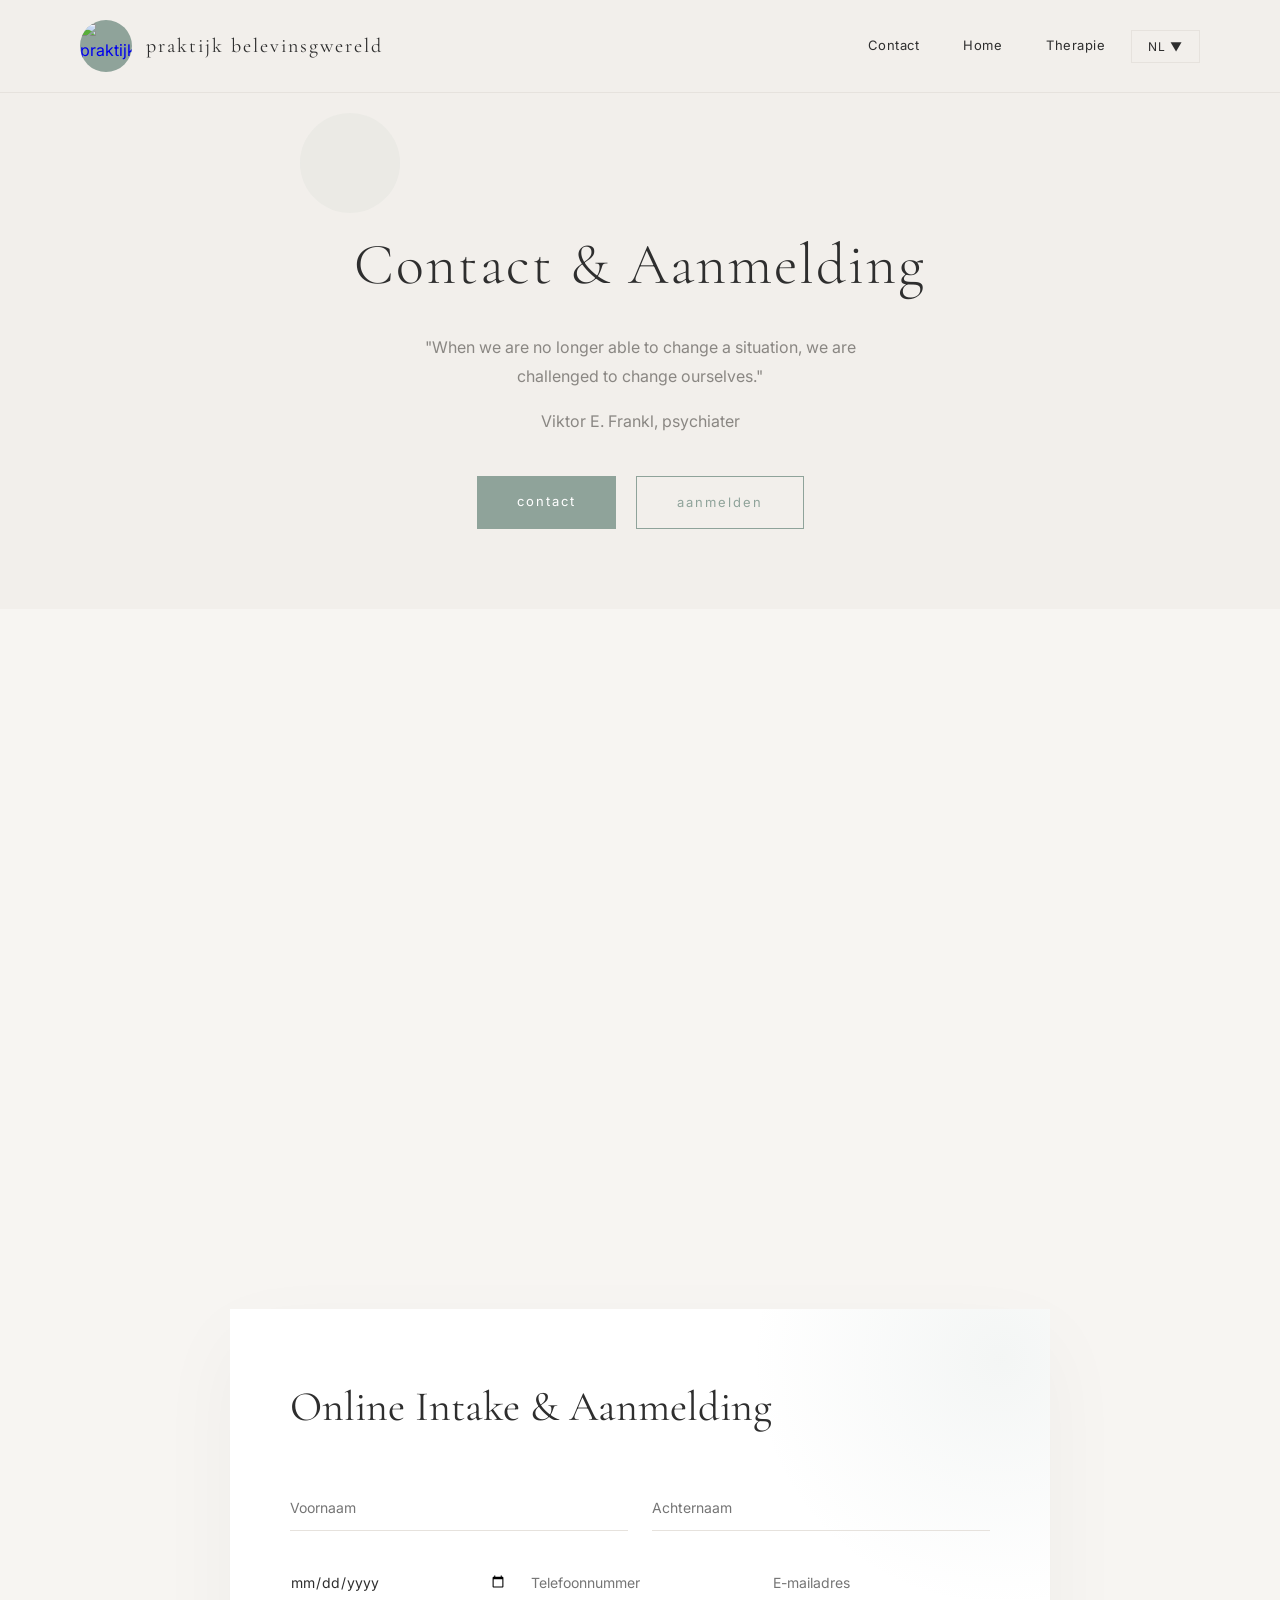
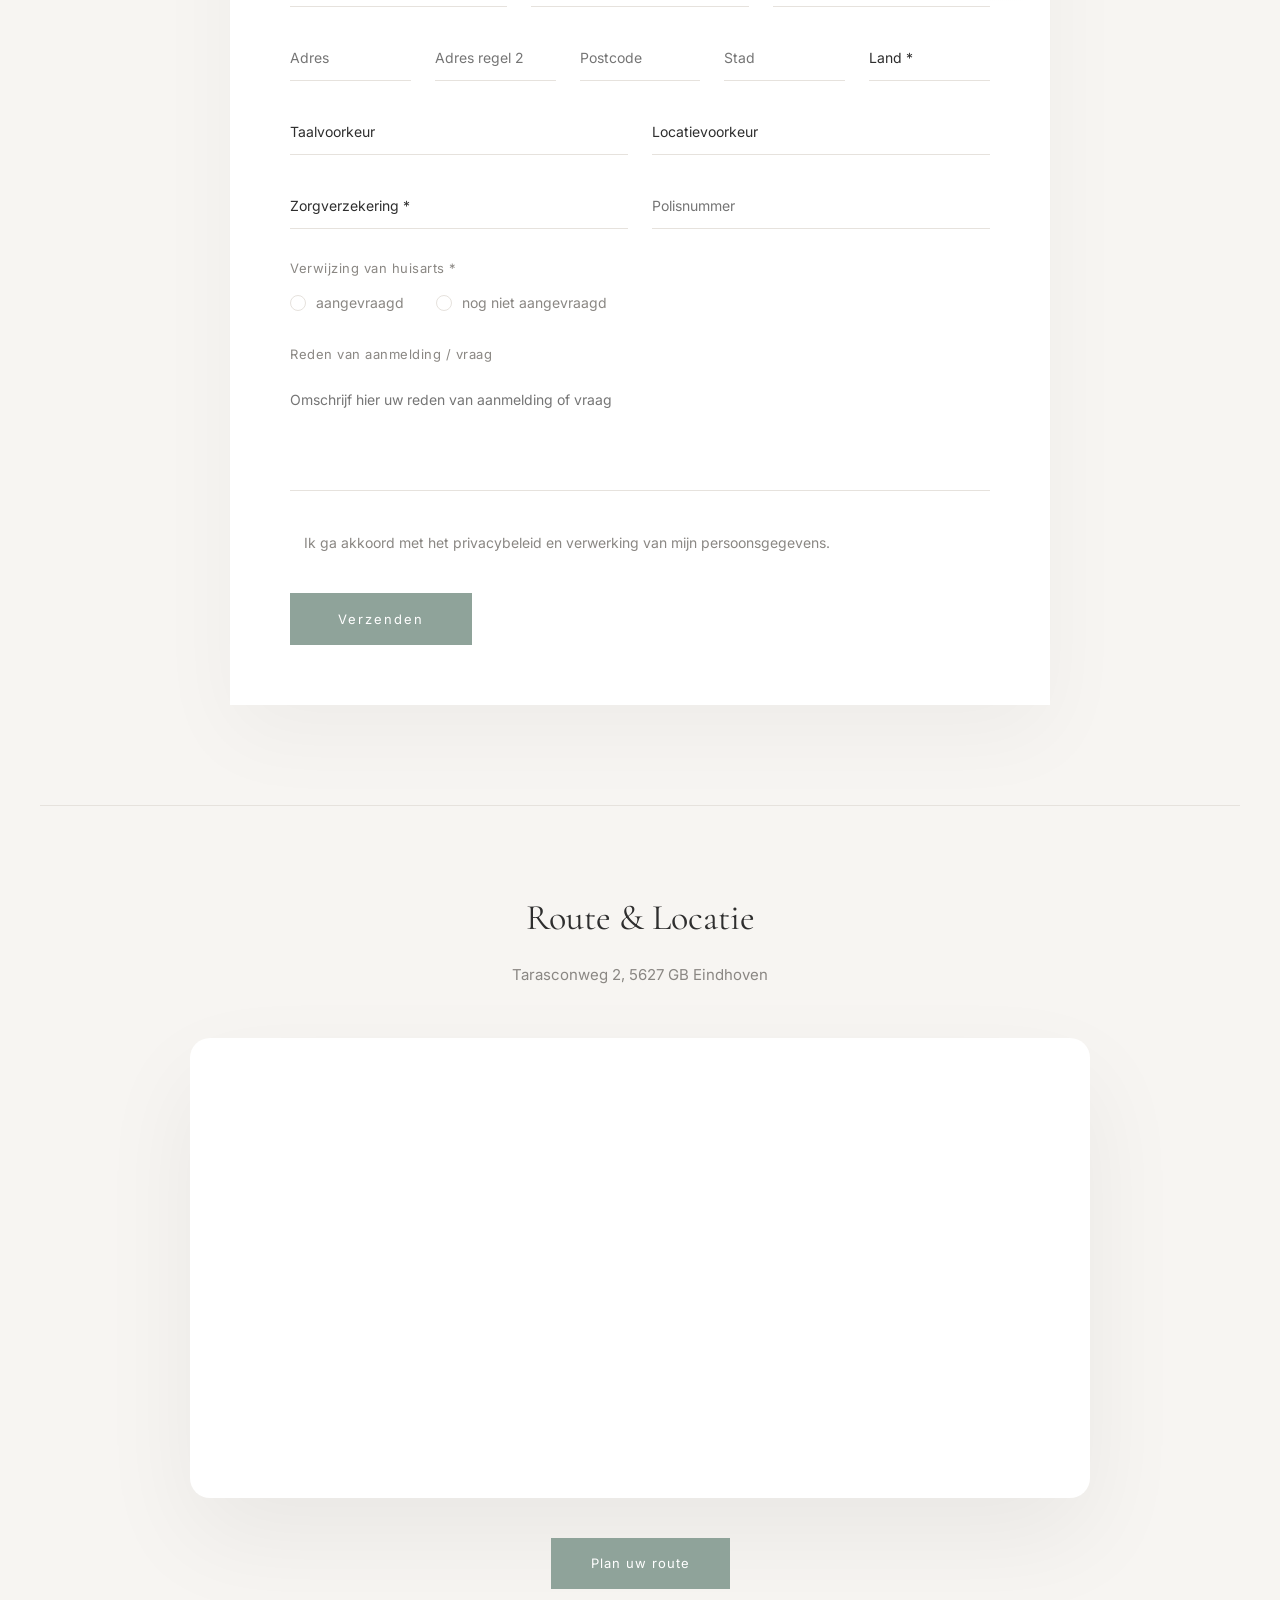
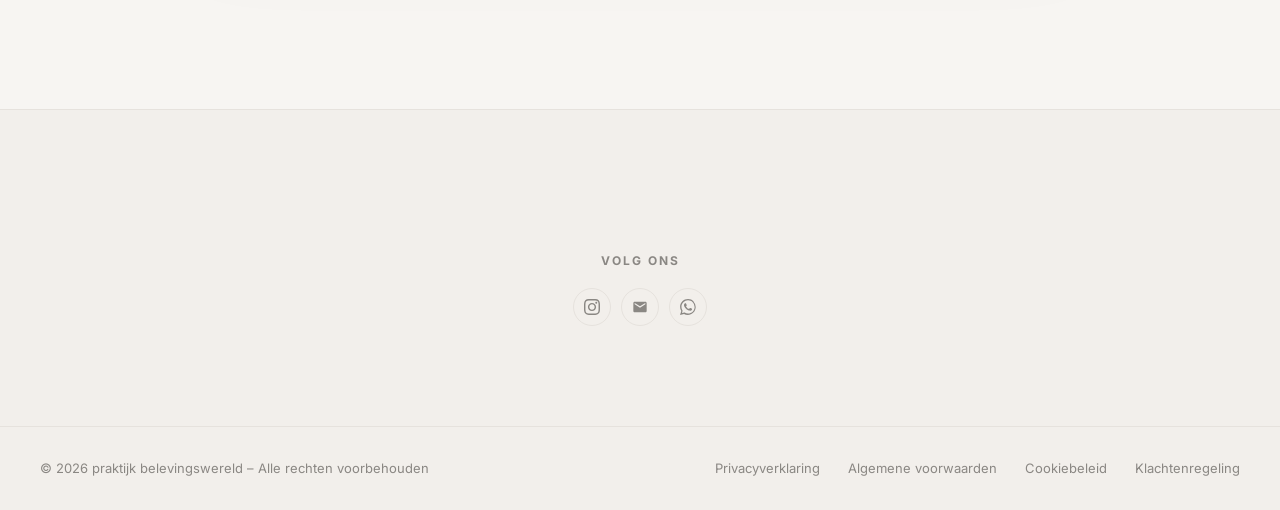
==== commit 6e0fdea0: "Update contact.html Signed-off-by: mr-programs <m.rashid@live.nl>" ====
--- a/contact.html
+++ b/contact.html
@@ -27,7 +27,7 @@
                 <div class="lang-menu">
                     <button class="lang-option active" data-lang="nl">NL <span class="lang-flag"><img src="https://flagcdn.com/nl.svg" width="30" alt="NL"></span></button>
                     <button class="lang-option" data-lang="en">EN <span class="lang-flag"><img src="https://flagcdn.com/gb.svg" width="30" alt="EN"></span></button>
-                    <button class="lang-option" data-lang="ar">AR <span class="lang-flag"><img src="https://flagcdn.com/sa.svg" width="30" alt="SA"></span></button>
+                    <button class="lang-option" data-lang="ar">AR <span class="lang-flag"><img src="https://flagcdn.com/iq.svg" width="30" alt="SA"></span></button>
                 </div>
             </div>
         </nav>
@@ -48,7 +48,7 @@
     <div class="menu-bottom">
         <button class="lang-btn active"><span>NL</span><img src="https://flagcdn.com/nl.svg" width="30" alt="NL"></button>
         <button class="lang-btn"><span>EN</span><img src="https://flagcdn.com/gb.svg" width="30" alt="EN"></button>
-        <button class="lang-btn"><span>AR</span><img src="https://flagcdn.com/sa.svg" width="30" alt="SA"></button>
+        <button class="lang-btn"><span>AR</span><img src="https://flagcdn.com/iq.svg" width="30" alt="SA"></button>
     </div>
 </div>
 
@@ -92,7 +92,9 @@
         </div>
     </div>-->
 
+    <section class="contact-form-section" style="max-width:900px; margin:100px auto; padding:0 40px;">
     <div class="contact-form-wrapper luxury-form">
+
         <h2>Online Intake &amp; Aanmelding</h2>
         <form class="intake-form">
             <div class="form-row">
@@ -353,8 +355,9 @@
                     Ik ga akkoord met het privacybeleid en verwerking van mijn persoonsgegevens.
                 </label>
             </div>
-            <button type="submit" class="submit-btn">Verzenden</button>
+            <button type="submit" class="submit-btn"><span>Verzenden</span></button>
         </form>
+
     </div>
 </section>
 
@@ -478,4 +481,3 @@
 
 
 
-
--- a/css/style.css
+++ b/css/style.css
@@ -463,6 +463,9 @@
     background: url('https://images.unsplash.com/photo-1505691938895-1758d7feb511?w=1400') center/cover no-repeat;
     position: relative;
     overflow: hidden;
+    display: block;
+    margin: 0;
+    padding: 0;
 }
 
 .hero-image::after {
@@ -479,6 +482,7 @@
     text-align: center;
     position: relative;
     overflow: hidden;
+    margin-bottom: 0;   /* voeg toe aan bestaande regel */
 }
 
 .small-hero h1 {
@@ -908,3 +912,4 @@
 
 
 
+
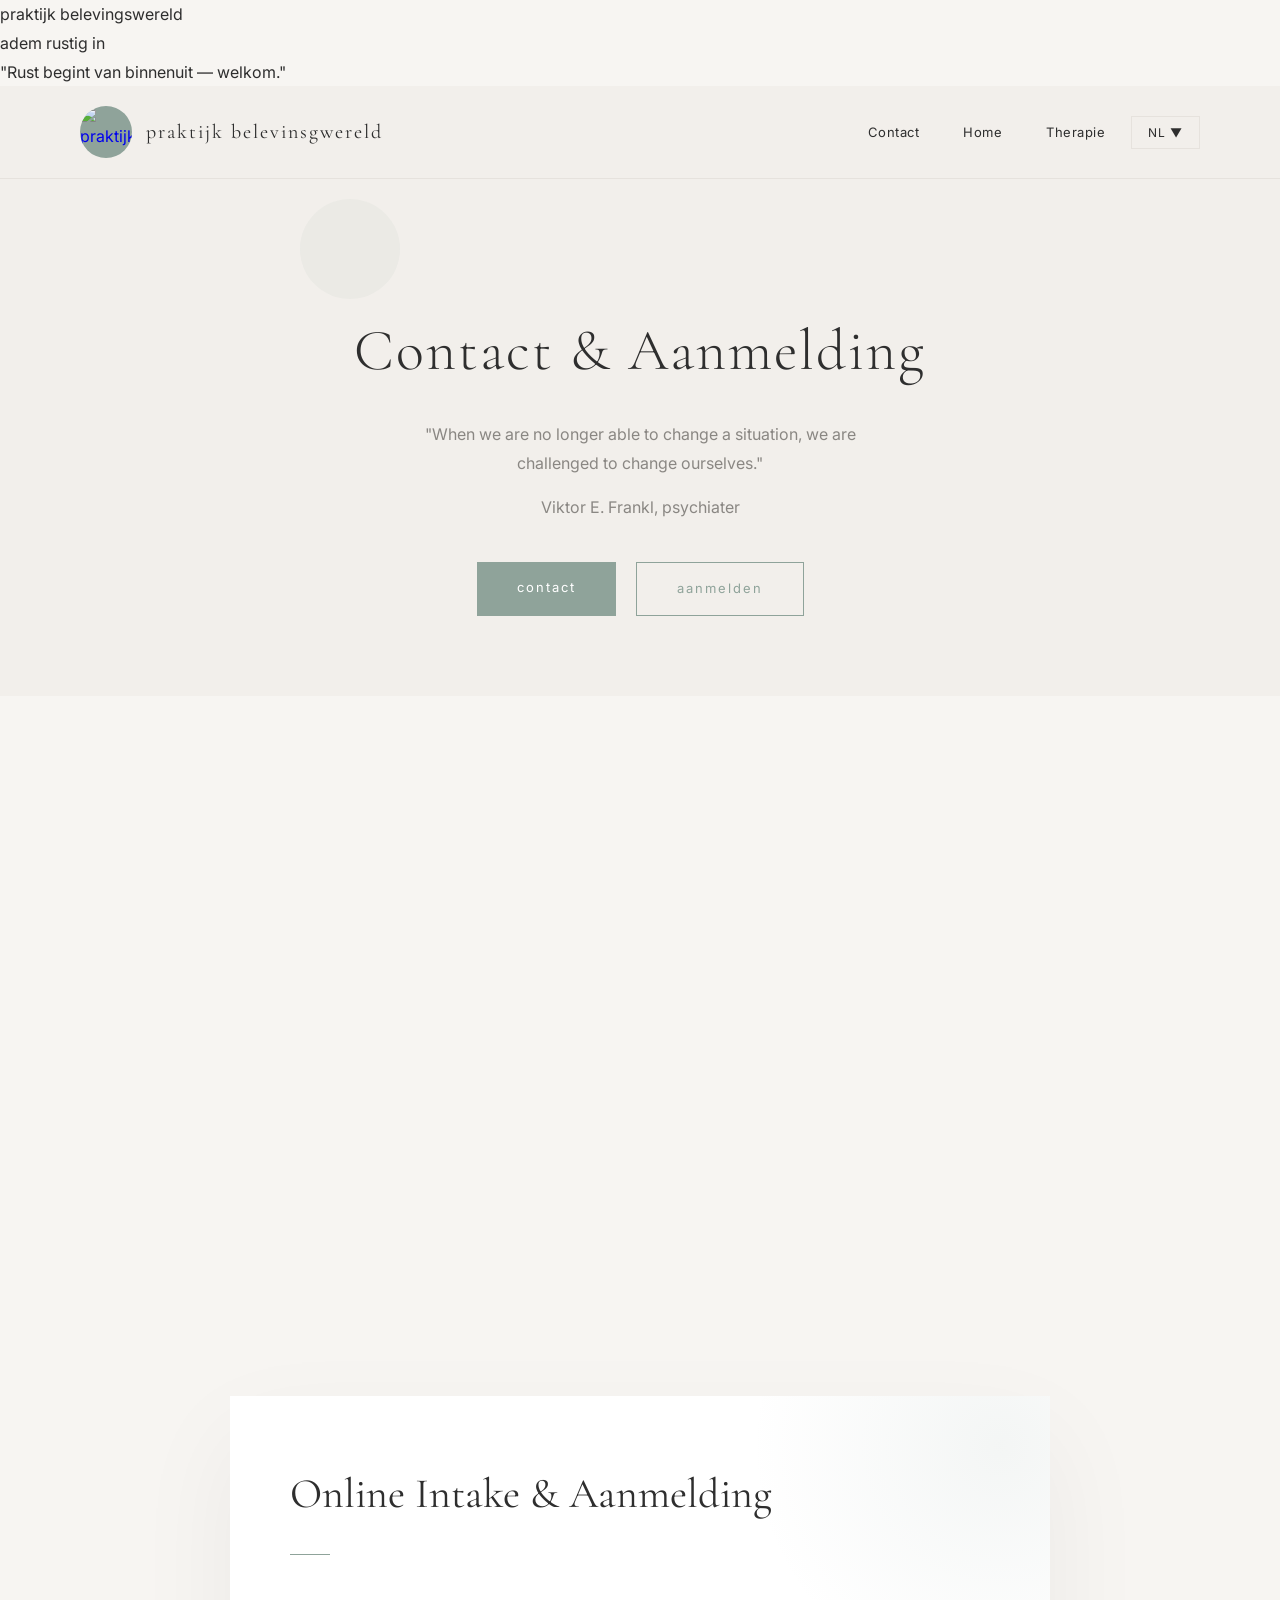
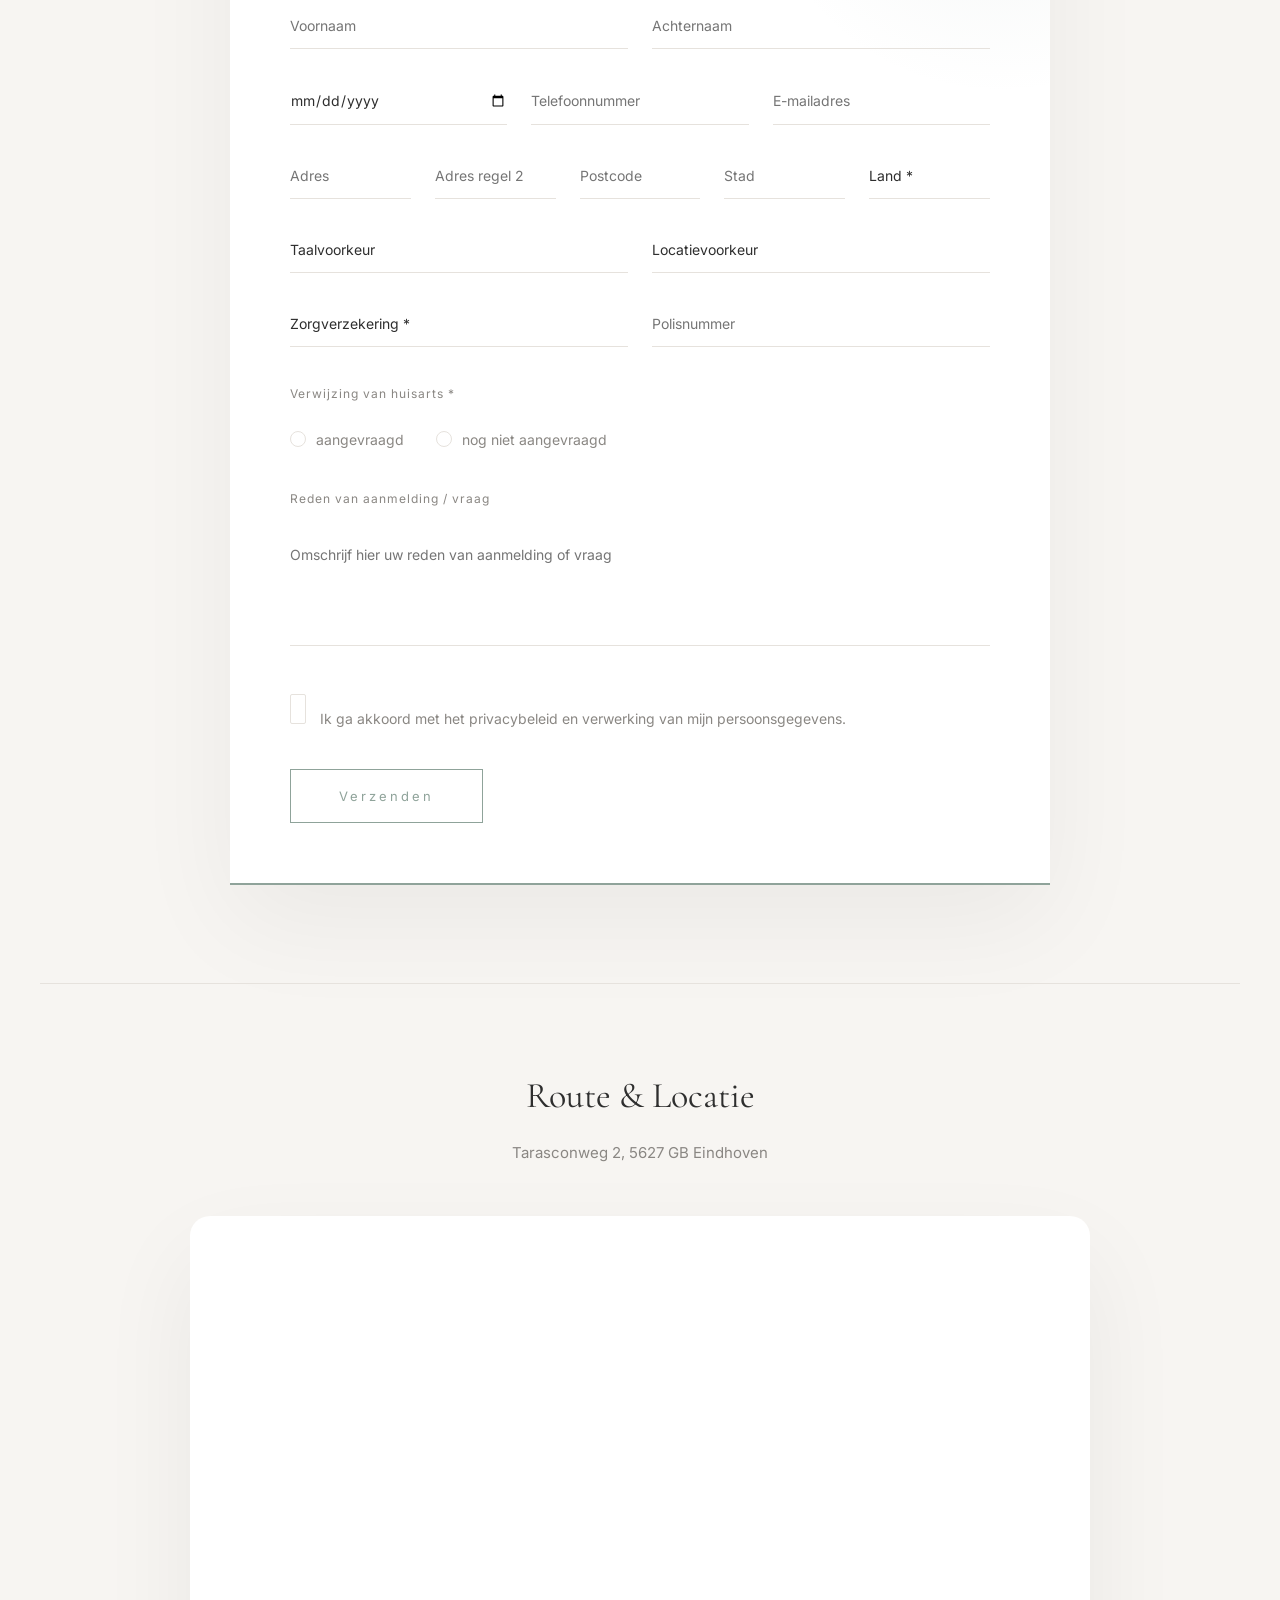
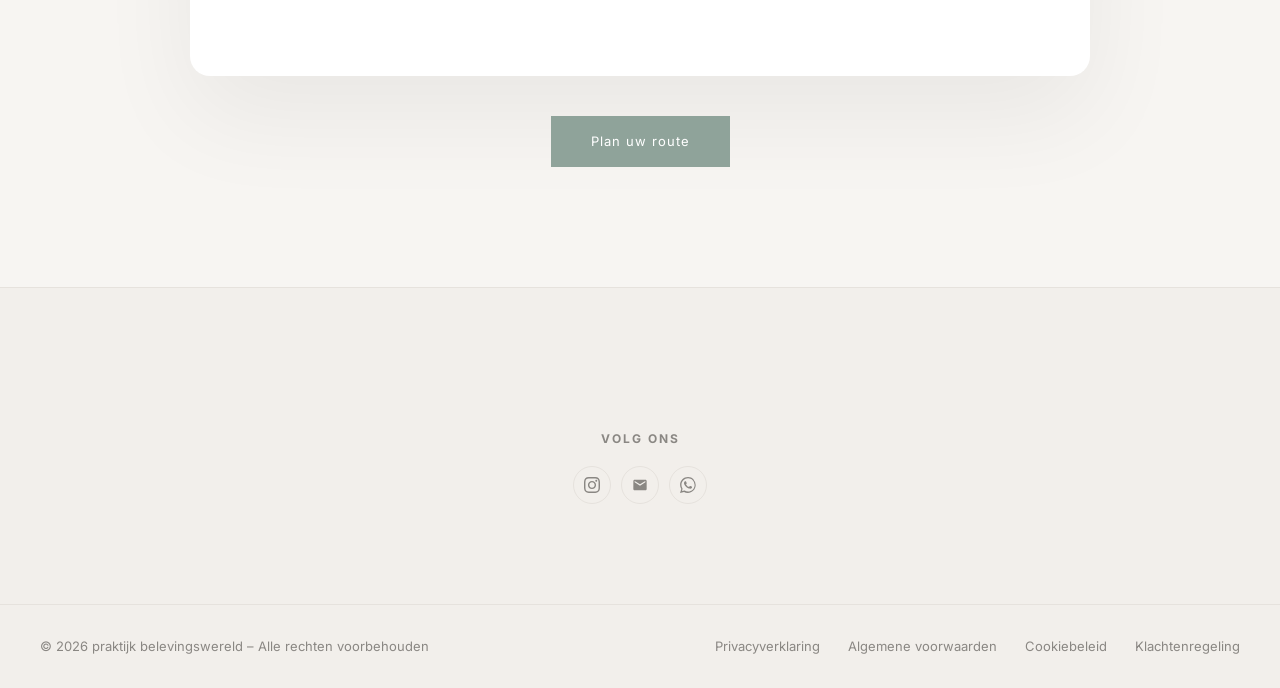
==== commit 03d08cb0: "Update contact.html Signed-off-by: mr-programs <m.rashid@live.nl>" ====
--- a/contact.html
+++ b/contact.html
@@ -9,6 +9,44 @@
 </head>
 <body>
 
+<div id="preloader">
+  <div class="bg-c bg-c1"></div>
+  <div class="bg-c bg-c2"></div>
+  <div class="bg-c bg-c3"></div>
+
+  <div class="ripple-wrap">
+    <div class="rpl"></div>
+    <div class="rpl"></div>
+    <div class="rpl"></div>
+    <div class="rpl"></div>
+    <div class="orb">
+      <img src="img/transparantlogo.png" alt=""
+           onerror="this.style.display='none';this.nextElementSibling.style.display='block'">
+      <div class="orb-fallback"></div>
+    </div>
+  </div>
+
+  <div class="pl-name">praktijk belevingswereld</div>
+
+  <div class="breath-guide">
+    <div class="breath-lbl" id="bl">adem rustig in</div>
+    <div class="bar-track">
+      <div class="bar-fill" id="bf"></div>
+    </div>
+  </div>
+
+  <div class="pl-divider"></div>
+  <p class="pl-quote">"Rust begint van binnenuit — welkom."</p>
+
+  <div class="pl-dots">
+    <div class="dot"></div>
+    <div class="dot"></div>
+    <div class="dot"></div>
+  </div>
+
+  <div class="pl-progress" id="pb"></div>
+</div>
+ 
 <div class="progress-bar" id="progressBar"></div>
  
 <header class="header">
--- a/css/style.css
+++ b/css/style.css
@@ -372,6 +372,7 @@
     background-image: url('https://images.unsplash.com/photo-1492724441997-5dc865305da7?w=600&auto=format&fit=crop');
     opacity: 0.11;
     animation: floatBubble 14s ease-in-out infinite;
+    box-shadow: 0 0 60px 15px rgba(143,163,154,0.2);
 }
 
 .hero-circle-2 {
@@ -381,6 +382,7 @@
     opacity: 0.09;
     animation: floatBubble 10s ease-in-out infinite;
     animation-delay: -3s;
+    box-shadow: 0 0 40px 10px rgba(143,163,154,0.18);
 }
 
 .hero-circle-3 {
@@ -390,6 +392,7 @@
     opacity: 0.09;
     animation: floatBubble 17s ease-in-out infinite;
     animation-delay: -7s;
+    box-shadow: 0 0 30px 8px rgba(143,163,154,0.15);
 }
 
 .hero-circle-4 {
@@ -399,7 +402,12 @@
     opacity: 0.08;
     animation: floatBubble 8s ease-in-out infinite;
     animation-delay: -2s;
-}
+    box-shadow: 0 0 50px 16px rgba(143,163,154,0.3);
+}
+.hero:hover .hero-circle-1 { box-shadow: 0 0 90px 25px rgba(143,163,154,0.32); transition: box-shadow 0.6s ease; }
+.hero:hover .hero-circle-2 { box-shadow: 0 0 60px 18px rgba(143,163,154,0.26); transition: box-shadow 0.6s ease; }
+.hero:hover .hero-circle-3 { box-shadow: 0 0 50px 14px rgba(143,163,154,0.22); transition: box-shadow 0.6s ease; }
+.hero:hover .hero-circle-4 { box-shadow: 0 0 70px 24px rgba(143,163,154,0.42); transition: box-shadow 0.6s ease; }
 
 /* Legacy hero-shape for small-hero subpages */
 .hero-shape {
@@ -547,7 +555,17 @@
 .intro-section p { font-size: 17px; color: var(--text-muted); line-height: 2; }
 
 /* ========== VALUES SECTION ========== */
-.values-section { padding: 120px 40px; background: var(--bg-main); }
+.values-section { padding: 120px 40px; background: var(--bg-main); position: relative; }
+.values-section::after {
+    content: "";
+    position: absolute;
+    bottom: 0; left: 50%;
+    width: 0; height: 2px;
+    background: #8fa39a;
+    transform: translateX(-50%);
+    transition: width 0.8s cubic-bezier(.77,0,.18,1);
+}
+.values-section:hover::after { width: 100%; }
 .values-inner { max-width: 1200px; margin: auto; }
 .values-heading { margin-bottom: 80px; }
 
@@ -620,6 +638,17 @@
     overflow: hidden;
 }
 
+.mid-quote::after {
+    content: "";
+    position: absolute;
+    bottom: 0; left: 50%;
+    width: 0; height: 2px;
+    background: #8fa39a;
+    transform: translateX(-50%);
+    transition: width 0.7s cubic-bezier(.77,0,.18,1);
+}
+.mid-quote:hover::after { width: 70%; }
+
 .mid-quote::before {
     content: "\201C";
     position: absolute;
@@ -640,7 +669,16 @@
     letter-spacing: 2px; color: var(--text-muted);
     text-transform: uppercase; position: relative; z-index: 1;
 }
-
+.contact-section::after {
+    content: "";
+    position: absolute;
+    bottom: 0; left: 50%;
+    width: 0; height: 2px;
+    background: #8fa39a;
+    transform: translateX(-50%);
+    transition: width 0.7s cubic-bezier(.77,0,.18,1);
+}
+.contact-section:hover::after { width: 60%; }
 /* ========== TREATMENT ========== */
 .treatment-section { background: var(--bg-soft); padding: 140px 0; position: relative; overflow: hidden; }
 
@@ -698,7 +736,18 @@
 /* ========== CONTACT PAGE ========== */
 .contact-layout { max-width: 1200px; margin: 100px auto; display: grid; grid-template-columns: 1fr 1.4fr; gap: 100px; padding: 0 40px; }
 
-.contact-info h2, .contact-form-wrapper h2 { font-family: 'Cormorant Garamond', serif; font-size: 42px; margin-bottom: 40px; font-weight: 400; }
+.contact-info h2, .contact-form-wrapper h2 { font-family: 'Cormorant Garamond', serif; font-size: 42px; position: relative; padding-bottom: 24px; margin-bottom: 48px; font-weight: 400; }
+
+.contact-form-wrapper h2::after {
+    content: "";
+    position: absolute;
+    bottom: 0; left: 0;
+    width: 40px; height: 1px;
+    background: var(--accent);
+    transition: width 0.6s cubic-bezier(.77,0,.18,1);
+}
+
+.contact-form-wrapper:hover h2::after { width: 100px; }
 
 .info-block { margin-bottom: 36px; }
 .info-block h4 { font-weight: 500; margin-bottom: 10px; font-size: 14px; letter-spacing: 0.5px; }
@@ -706,7 +755,17 @@
 
 .privacy-note { margin-top: 50px; font-size: 13px; color: var(--text-muted); border-top: 1px solid var(--line); padding-top: 24px; line-height: 1.7; }
 
-.luxury-form { position: relative; padding: 60px; background: white; box-shadow: 0 30px 80px rgba(0,0,0,0.04); overflow: hidden; }
+.form-row > input,
+.form-row > select {
+    flex: 1;
+    min-width: 0;
+}
+
+.luxury-form { position: relative; padding: 60px; background: white; box-shadow: 0 2px 0 0 var(--accent), 0 40px 100px rgba(0,0,0,0.05); overflow: hidden; transition: box-shadow 0.5s ease; }
+
+.luxury-form:hover {
+    box-shadow: 0 3px 0 0 var(--accent), 0 50px 120px rgba(143,163,154,0.1);
+}
 
 .luxury-form::before { content: ""; position: absolute; width: 500px; height: 500px; background: radial-gradient(circle, rgba(143,163,154,0.1) 0%, transparent 70%); top: -200px; right: -200px; z-index: 0; }
 
@@ -714,24 +773,163 @@
 
 .intake-form { display: flex; flex-direction: column; gap: 28px; }
 .form-row { display: flex; gap: 24px; }
-.form-group { display: flex; flex-direction: column; gap: 10px; }
-.form-label { font-size: 13px; color: var(--text-muted); letter-spacing: 0.5px; }
-
-input, textarea, select { width: 100%; padding: 14px 0; border: none; border-bottom: 1px solid var(--line); background: transparent; font-family: 'Inter', sans-serif; font-size: 14px; color: var(--text-dark); transition: all 0.35s cubic-bezier(.77,0,.18,1); -webkit-appearance: none; }
-
-input:focus, textarea:focus, select:focus { outline: none; border-bottom: 1px solid var(--accent); transform: translateY(-2px); }
+.form-group { display: flex; flex-direction: column; gap: 10px; position: relative; padding-top: 20px; }
+.form-label {
+    position: absolute;
+    top: 34px; left: 0;
+    font-size: 13px;
+    color: var(--text-muted);
+    pointer-events: none;
+    transition: top 0.3s cubic-bezier(.77,0,.18,1),
+                font-size 0.3s,
+                color 0.3s,
+                letter-spacing 0.3s;
+    letter-spacing: 0.5px;
+}
+.form-group::after {
+    content: "";
+    position: absolute;
+    bottom: 0; left: 0;
+    width: 0; height: 1.5px;
+    background: var(--accent);
+    transition: width 0.4s cubic-bezier(.77,0,.18,1);
+    z-index: 1;
+}
+
+.form-group:focus-within::after { width: 100%; }
+
+.form-group:focus-within .form-label,
+.form-group.filled .form-label {
+    top: 0;
+    font-size: 11px;
+    color: var(--accent);
+    letter-spacing: 1.5px;
+}
+
+.intake-form .form-row,
+.intake-form .form-group {
+    opacity: 0;
+    transform: translateY(20px);
+    transition: opacity 0.5s ease, transform 0.5s cubic-bezier(.77,0,.18,1);
+}
+
+.luxury-form.revealed .intake-form .form-row:nth-child(1),
+.luxury-form.revealed .intake-form .form-group:nth-child(1) { opacity:1; transform:none; transition-delay: 0.05s; }
+.luxury-form.revealed .intake-form .form-row:nth-child(2),
+.luxury-form.revealed .intake-form .form-group:nth-child(2) { opacity:1; transform:none; transition-delay: 0.12s; }
+.luxury-form.revealed .intake-form .form-row:nth-child(3),
+.luxury-form.revealed .intake-form .form-group:nth-child(3) { opacity:1; transform:none; transition-delay: 0.19s; }
+.luxury-form.revealed .intake-form .form-row:nth-child(4),
+.luxury-form.revealed .intake-form .form-group:nth-child(4) { opacity:1; transform:none; transition-delay: 0.26s; }
+.luxury-form.revealed .intake-form .form-row:nth-child(5),
+.luxury-form.revealed .intake-form .form-group:nth-child(5) { opacity:1; transform:none; transition-delay: 0.33s; }
+.luxury-form.revealed .intake-form .form-row:nth-child(6),
+.luxury-form.revealed .intake-form .form-group:nth-child(6) { opacity:1; transform:none; transition-delay: 0.40s; }
+.luxury-form.revealed .intake-form .form-row:nth-child(7),
+.luxury-form.revealed .intake-form .form-group:nth-child(7) { opacity:1; transform:none; transition-delay: 0.47s; }
+.luxury-form.revealed .intake-form .form-row:nth-child(8),
+.luxury-form.revealed .intake-form .form-group:nth-child(8) { opacity:1; transform:none; transition-delay: 0.54s; }
+
+input, textarea, select { width: 100%; padding: 14px 0; border: none; border-bottom: 1px solid var(--line); background: transparent; font-family: 'Inter', sans-serif; font-size: 14px; color: var(--text-dark); transition: all 0.35s cubic-bezier(.77,0,.18,1); -webkit-appearance: none; border-bottom: 1px solid var(--line); transition: border-color 0.3s, transform 0.3s cubic-bezier(.77,0,.18,1);}
+
+input:focus, textarea:focus, select:focus {
+    outline: none;
+    border-bottom-color: transparent;
+    transform: translateY(-3px);
+}
 input:hover, textarea:hover, select:hover { border-bottom-color: var(--accent); }
 textarea { resize: none; }
 
 .radio-group { display: flex; gap: 32px; flex-wrap: wrap; }
 .radio-group label { display: inline-flex; align-items: center; gap: 10px; cursor: pointer; font-size: 14px; color: var(--text-muted); }
-.radio-group input[type="radio"] { width: 16px; height: 16px; border: 1px solid var(--line); border-radius: 50%; background: none; padding: 0; cursor: pointer; accent-color: var(--accent); }
+
+.radio-group input[type="radio"] {
+    appearance: none;
+    width: 16px; height: 16px;
+    border: 1px solid var(--line);
+    border-radius: 50%;
+    position: relative;
+    transition: border-color 0.3s;
+    flex-shrink: 0;
+}
+
+.radio-group input[type="radio"]:checked {
+    border-color: var(--accent);
+}
+
+.radio-group input[type="radio"]::after {
+    content: "";
+    position: absolute;
+    top: 50%; left: 50%;
+    transform: translate(-50%, -50%) scale(0);
+    width: 7px; height: 7px;
+    border-radius: 50%;
+    background: var(--accent);
+    transition: transform 0.3s cubic-bezier(.77,0,.18,1);
+}
+
+.radio-group input[type="radio"]:checked::after { transform: translate(-50%, -50%) scale(1); }
+
+.checkbox-group input[type="checkbox"] {
+    appearance: none;
+    width: 16px; height: 16px;
+    border: 1px solid var(--line);
+    border-radius: 2px;
+    position: relative;
+    cursor: pointer;
+    flex-shrink: 0;
+    transition: border-color 0.3s, background 0.3s;
+    margin-right: 10px;
+}
+
+.checkbox-group input[type="checkbox"]:checked {
+    background: var(--accent);
+    border-color: var(--accent);
+}
+
+.checkbox-group input[type="checkbox"]:checked::after {
+    content: "✓";
+    position: absolute;
+    top: 50%; left: 50%;
+    transform: translate(-50%, -50%);
+    color: white;
+    font-size: 10px;
+    line-height: 1;
+}
 
 .checkbox-group { font-size: 14px; color: var(--text-muted); }
-.checkbox-group input { width: auto; margin-right: 10px; accent-color: var(--accent); }
-
-.submit-btn { margin-top: 10px; padding: 18px 48px; background: var(--accent); color: white; border: none; cursor: pointer; font-family: 'Inter', sans-serif; font-size: 13px; letter-spacing: 2px; transition: all 0.4s cubic-bezier(.77,0,.18,1); align-self: flex-start; }
-.submit-btn:hover { transform: translateY(-4px); box-shadow: 0 20px 45px rgba(143,163,154,0.35); opacity: 0.9; }
+
+.submit-btn { 
+    margin-top: 10px; 
+    padding: 18px 48px; 
+    background: transparent; 
+    color: var(--accent); 
+    border: 1.5px solid var(--accent); 
+    cursor: pointer; 
+    font-family: 'Inter', sans-serif; 
+    font-size: 13px;     
+    letter-spacing: 3px;
+    transition: color 0.4s cubic-bezier(.77,0,.18,1), box-shadow 0.4s; 
+    align-self: flex-start; 
+    position: relative;
+    overflow: hidden; 
+}
+
+.submit-btn::before {
+    content: "";
+    position: absolute;
+    inset: 0;
+    background: var(--accent);
+    transform: scaleX(0);
+    transform-origin: left;
+    transition: transform 0.45s cubic-bezier(.77,0,.18,1);
+    z-index: 0;
+}
+
+.submit-btn span { position: relative; z-index: 1; }
+
+.submit-btn:hover { color: white; box-shadow: 0 16px 40px rgba(143,163,154,0.35); }
+.submit-btn:hover::before { transform: scaleX(1); }
 
 /* ========== MAP SECTION ========== */
 .map-section { max-width: 1200px; margin: 100px auto 0; padding: 80px 40px 0; text-align: center; border-top: 1px solid var(--line); opacity: 0; transform: translateY(50px); transition: opacity 1s ease, transform 1s cubic-bezier(.77,0,.18,1); }
@@ -893,6 +1091,10 @@
 .hero-image{
     height:420px;
 }
+    .form-row {
+        flex-direction: column;
+        gap: 0;
+    }
 }
 
 .social-links a.email:hover { 
@@ -909,7 +1111,27 @@
     box-shadow: 0 8px 25px rgba(37,211,102,0.3); 
 }
 
-
-
-
-
+.form-group:has(.radio-group) .form-label,
+.form-group:has(textarea) .form-label {
+    position: static;
+    font-size: 12px;
+    color: var(--text-muted);
+    letter-spacing: 1px;
+    margin-bottom: 12px;
+    display: block;
+}
+
+.form-group:has(.radio-group),
+.form-group:has(textarea) {
+    padding-top: 8px;
+}
+
+.form-group:has(textarea) textarea:focus {
+    transform: none;
+}
+.form-group:has(.radio-group)::after {
+    display: none;
+}
+
+
+
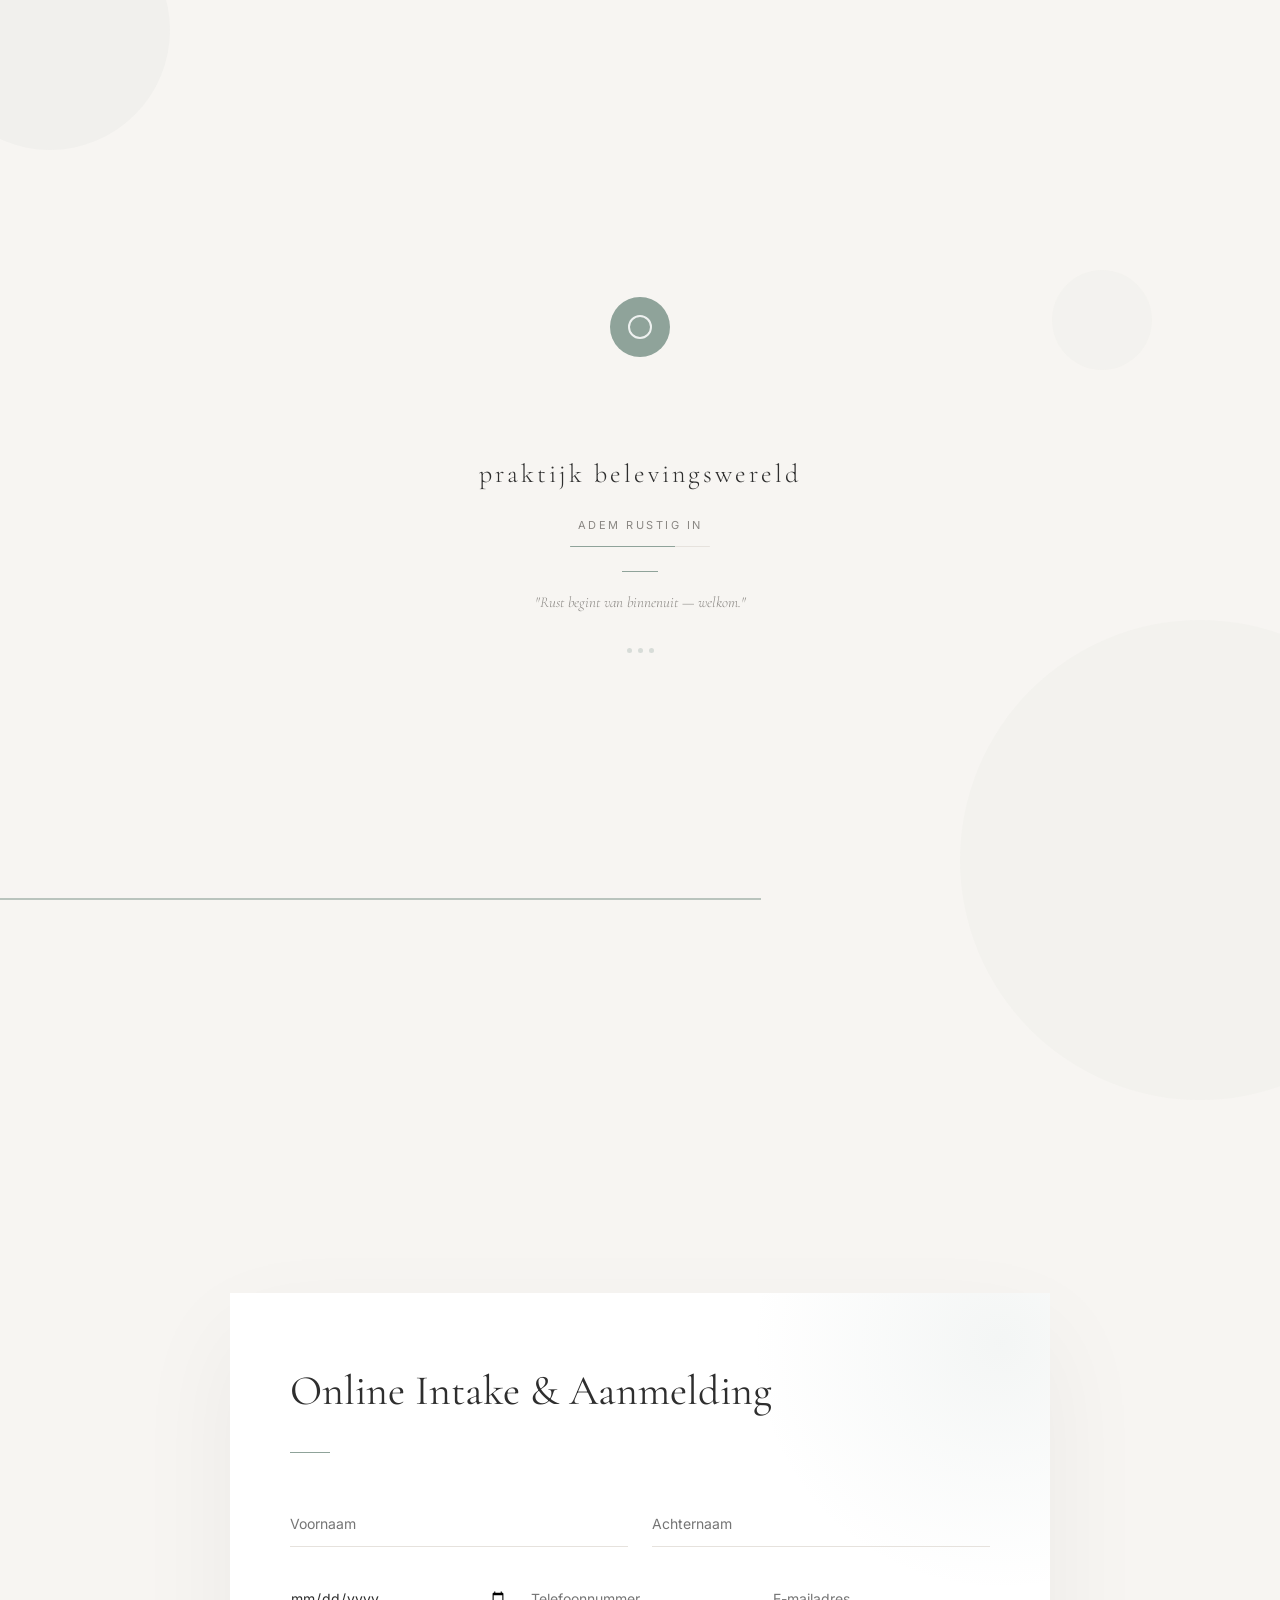
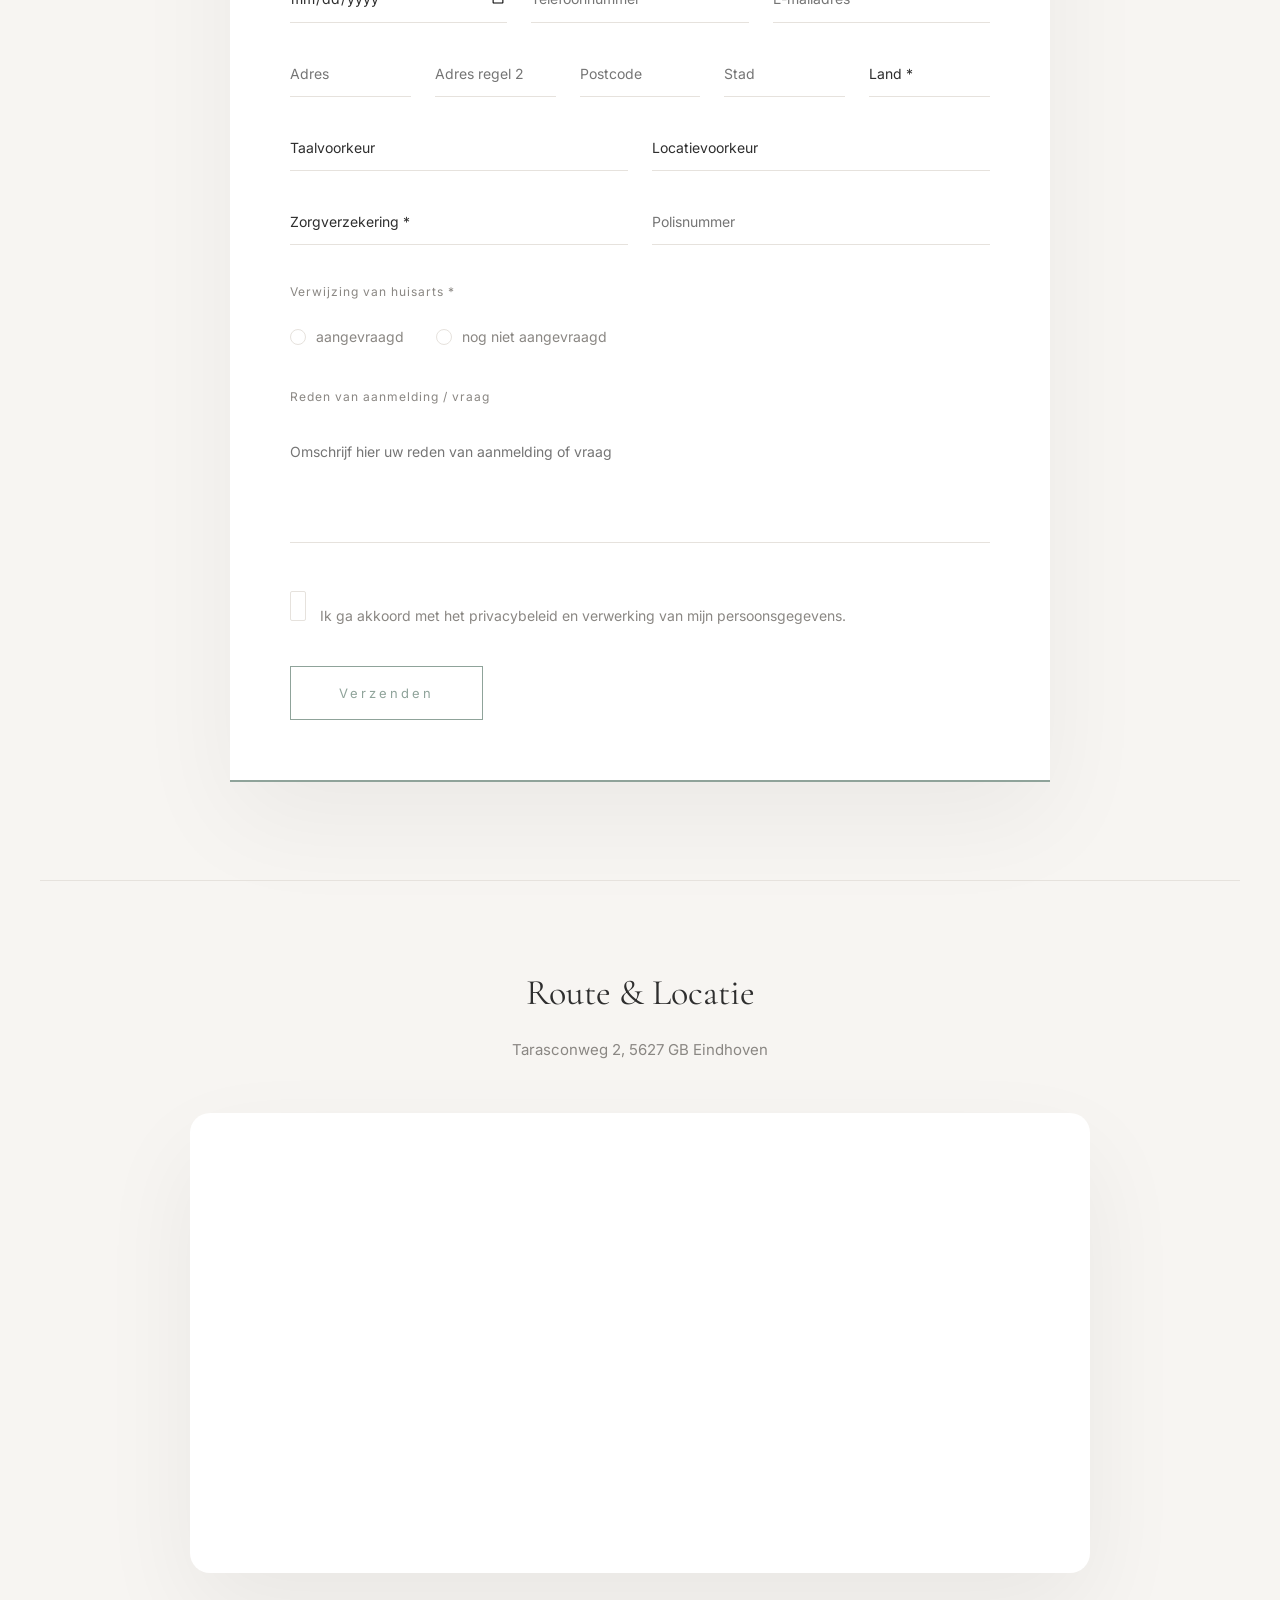
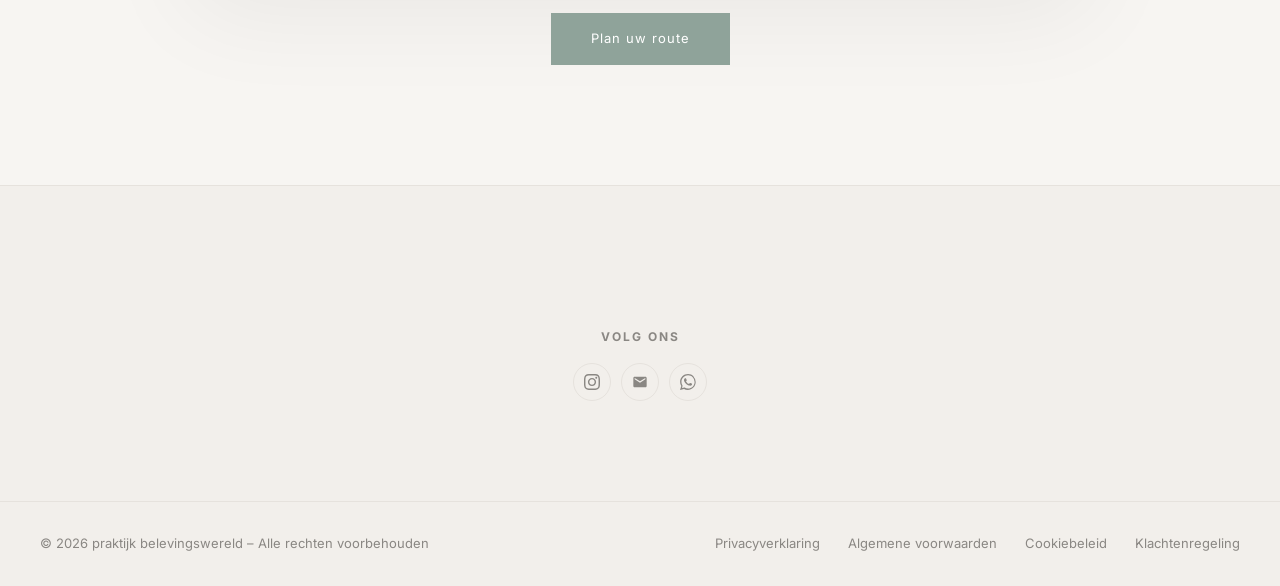
==== commit d552728d: "Update the word 'Hello' to 'Goodbye' Signed-off-by: mr-programs <m.rashid@live.nl>" ====
--- a/contact.html
+++ b/contact.html
@@ -136,19 +136,19 @@
         <h2>Online Intake &amp; Aanmelding</h2>
         <form class="intake-form">
             <div class="form-row">
-                <input type="text" placeholder="Voornaam" required>
-                <input type="text" placeholder="Achternaam" required>
+                <input name="Voornaam" type="text" placeholder="Voornaam" required>
+                <input name="Achternaam" type="text" placeholder="Achternaam" required>
             </div>
             <div class="form-row">
-                <input type="date" required>
-                <input type="tel" placeholder="Telefoonnummer" required>
-                <input type="email" placeholder="E-mailadres" required>
+                <input name="date" type="date" required>
+                <input name="Telefoonnummer" type="tel" placeholder="Telefoonnummer" required>
+                <input name="E-mailadres" type="email" placeholder="E-mailadres" required>
             </div>
             <div class="form-row">
-                <input type="text" placeholder="Adres" required>
-                <input type="text" placeholder="Adres regel 2">
-                <input type="text" placeholder="Postcode" required>
-                <input type="text" placeholder="Stad" required>
+                <input name="Adres" type="text" placeholder="Adres" required>
+                <input name="Adres regel 2" type="text" placeholder="Adres regel 2">
+                <input name="Postcode" type="text" placeholder="Postcode" required>
+                <input name="Stad" type="text" placeholder="Stad" required>
   <select name="land" required>
     <option value="">Land *</option>
 <option value="AF">Afghanistan</option>
--- a/css/style.css
+++ b/css/style.css
@@ -17,6 +17,209 @@
     color: var(--text-dark);
     line-height: 1.8;
     overflow-x: hidden;
+}
+
+/* ========== PRELOADER ========== */
+#preloader {
+    position: fixed;
+    inset: 0;
+    background: var(--bg-main);
+    z-index: 9999;
+    display: flex;
+    flex-direction: column;
+    align-items: center;
+    justify-content: center;
+    transition: opacity 0.9s cubic-bezier(.77,0,.18,1), visibility 0.9s;
+}
+
+#preloader.fade-out {
+    opacity: 0;
+    visibility: hidden;
+}
+
+.bg-c {
+    position: absolute;
+    border-radius: 50%;
+    background: var(--accent);
+    pointer-events: none;
+}
+
+.bg-c1 { width: 480px; height: 480px; bottom: -200px; right: -160px; opacity: .04; animation: flt 12s ease-in-out infinite; }
+.bg-c2 { width: 240px; height: 240px; top: -90px; left: -70px; opacity: .05; animation: flt 9s ease-in-out infinite reverse; animation-delay: -3s; }
+.bg-c3 { width: 100px; height: 100px; top: 30%; right: 10%; opacity: .04; animation: flt 7s ease-in-out infinite; animation-delay: -5s; }
+
+@keyframes flt {
+    0%, 100% { transform: translateY(0); }
+    50%       { transform: translateY(-18px); }
+}
+
+.ripple-wrap {
+    position: relative;
+    width: 160px;
+    height: 160px;
+    display: flex;
+    align-items: center;
+    justify-content: center;
+    margin-bottom: 44px;
+}
+
+.rpl {
+    position: absolute;
+    border-radius: 50%;
+    border: 1px solid rgba(143,163,154,0.45);
+    width: 64px;
+    height: 64px;
+    opacity: 0;
+    animation: rplOut 3.6s cubic-bezier(.4,0,.2,1) infinite;
+}
+
+.rpl:nth-child(1) { animation-delay: 0s; }
+.rpl:nth-child(2) { animation-delay: .9s; }
+.rpl:nth-child(3) { animation-delay: 1.8s; }
+.rpl:nth-child(4) { animation-delay: 2.7s; }
+
+@keyframes rplOut {
+    0%   { transform: scale(1);   opacity: .7; }
+    100% { transform: scale(2.8); opacity: 0; }
+}
+
+.orb {
+    position: relative;
+    z-index: 2;
+    width: 60px;
+    height: 60px;
+    border-radius: 50%;
+    background: var(--accent);
+    display: flex;
+    align-items: center;
+    justify-content: center;
+    animation: orbB 4.8s cubic-bezier(.4,0,.2,1) infinite;
+}
+
+.orb img {
+    width: 42px;
+    height: 42px;
+    object-fit: contain;
+    filter: brightness(0) invert(1);
+    opacity: .92;
+}
+
+.orb-fallback {
+    width: 24px;
+    height: 24px;
+    border: 2px solid rgba(255,255,255,0.85);
+    border-radius: 50%;
+    display: none;
+}
+
+@keyframes orbB {
+    0%, 100% { transform: scale(1);    box-shadow: 0 0 0 0 rgba(143,163,154,.4); }
+    40%       { transform: scale(1.18); box-shadow: 0 0 0 18px rgba(143,163,154,0); }
+    50%       { transform: scale(1.18); }
+    90%       { transform: scale(1);    box-shadow: 0 0 0 0 rgba(143,163,154,0); }
+}
+
+.pl-name {
+    font-family: 'Cormorant Garamond', serif;
+    font-size: 26px;
+    font-weight: 300;
+    letter-spacing: 3px;
+    color: var(--text-dark);
+    margin-bottom: 18px;
+    animation: plFade 1s cubic-bezier(.77,0,.18,1) .3s both;
+}
+
+.breath-guide {
+    display: flex;
+    flex-direction: column;
+    align-items: center;
+    gap: 10px;
+    animation: plFade 1s cubic-bezier(.77,0,.18,1) .4s both;
+}
+
+.breath-lbl {
+    font-size: 11px;
+    letter-spacing: 2.5px;
+    text-transform: uppercase;
+    color: var(--text-muted);
+    min-height: 16px;
+    transition: opacity .5s;
+}
+
+.bar-track {
+    width: 140px;
+    height: 1.5px;
+    background: var(--line);
+    border-radius: 2px;
+    overflow: hidden;
+}
+
+.bar-fill {
+    height: 100%;
+    background: var(--accent);
+    width: 0%;
+}
+
+.pl-divider {
+    width: 36px;
+    height: 1px;
+    background: var(--accent);
+    margin: 24px 0 18px;
+    opacity: .5;
+    animation: plFade 1s cubic-bezier(.77,0,.18,1) .5s both;
+}
+
+.pl-quote {
+    font-family: 'Cormorant Garamond', serif;
+    font-size: 15px;
+    font-weight: 300;
+    font-style: italic;
+    color: var(--text-muted);
+    max-width: 300px;
+    text-align: center;
+    line-height: 1.7;
+    animation: plFade 1s cubic-bezier(.77,0,.18,1) .6s both;
+}
+
+.pl-dots {
+    display: flex;
+    gap: 6px;
+    margin-top: 32px;
+    animation: plFade 1s cubic-bezier(.77,0,.18,1) .7s both;
+}
+
+.pl-dots .dot {
+    width: 5px;
+    height: 5px;
+    border-radius: 50%;
+    background: var(--accent);
+    opacity: .3;
+    animation: dotP 1.4s ease-in-out infinite;
+}
+
+.pl-dots .dot:nth-child(1) { animation-delay: 0s; }
+.pl-dots .dot:nth-child(2) { animation-delay: .2s; }
+.pl-dots .dot:nth-child(3) { animation-delay: .4s; }
+
+@keyframes dotP {
+    0%, 80%, 100% { opacity: .3; transform: scale(1); }
+    40%            { opacity: 1;  transform: scale(1.5); }
+}
+
+.pl-progress {
+    position: absolute;
+    bottom: 0;
+    left: 0;
+    height: 2px;
+    background: var(--accent);
+    width: 0%;
+    opacity: .6;
+    transition: width .15s linear;
+}
+
+@keyframes plFade {
+    from { opacity: 0; transform: translateY(16px); }
+    to   { opacity: 1; transform: translateY(0); }
 }
 
 /* ========== SCROLL PROGRESS BAR ========== */
@@ -64,19 +267,19 @@
 }
 
 .logo-circle {
-    width: 52px; height: 52px;
-    background: var(--accent);
-    border-radius: 50%;
-    overflow: hidden;
-    display: flex;
-    align-items: center;
-    justify-content: center;
-    transition: transform 0.6s cubic-bezier(.77,0,.18,1);
-    flex-shrink: 0;
+    width: auto;
+    height: auto;
+    max-height: 60px;
+    overflow: visible;   /* dit is de sleutel — weg met de crop */
+    border-radius: 0;
+}
+
+.logo-circle img {
+    width: 200px;        /* stel gewenste hoogte in */
+    object-fit: contain;
 }
 
 .logo-circle:hover { transform: rotate(20deg) scale(1.08); }
-.logo-circle img { width: 100%; height: 100%; object-fit: cover; }
 
 .logo-text {
     font-family: 'Cormorant Garamond', serif;
@@ -1134,4 +1337,3 @@
 }
 
 
-
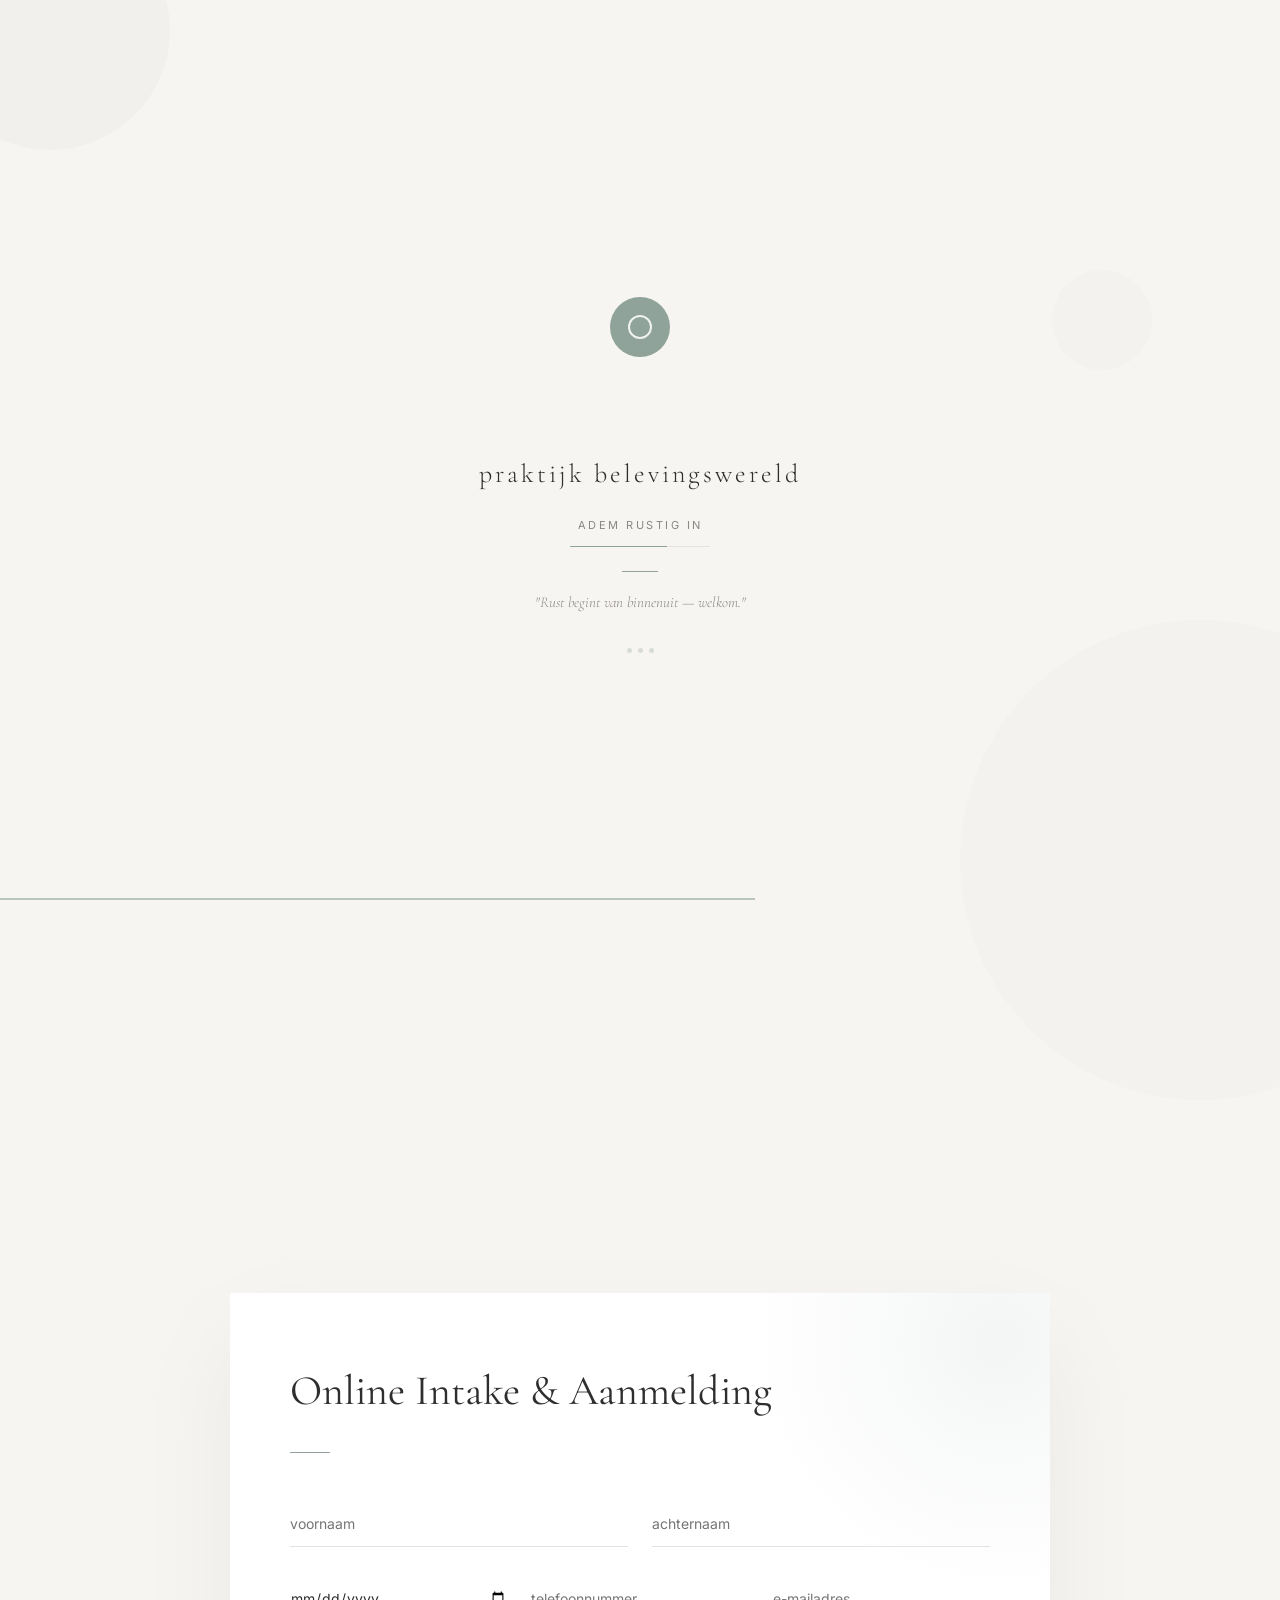
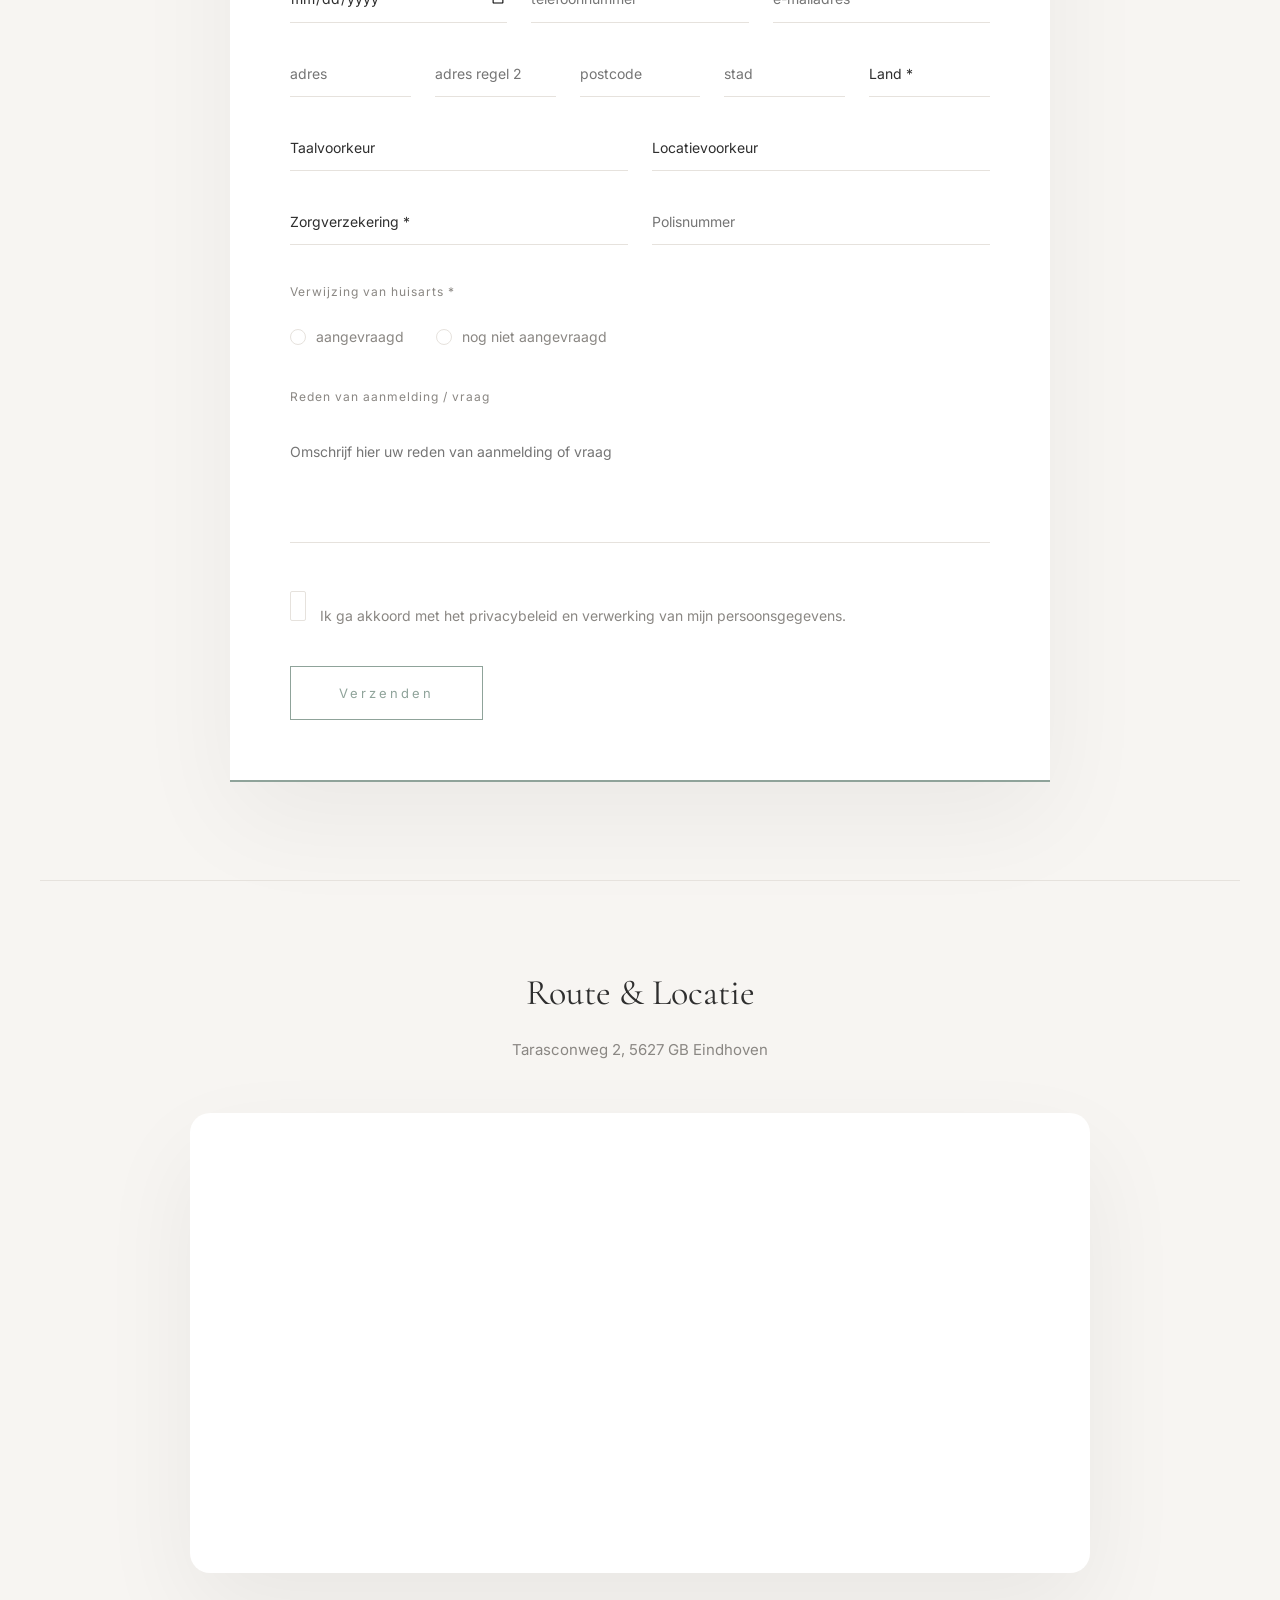
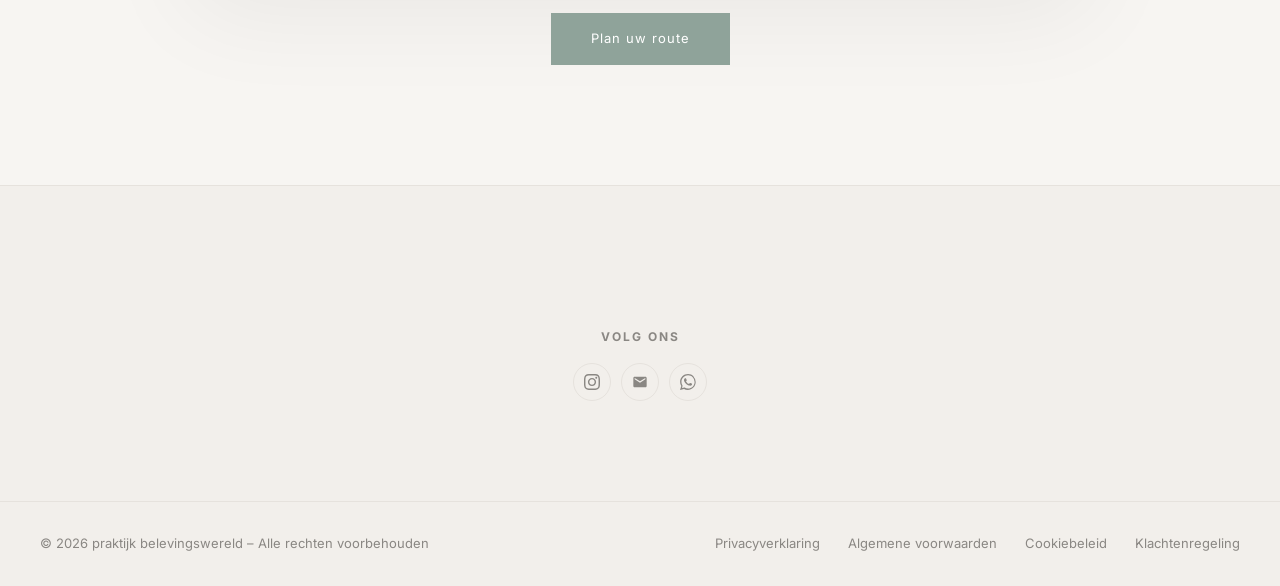
==== commit 5bfe3aef: "Update print statement from 'Hello' to 'Goodbye' Signed-off-by: mr-programs <m.rashid@live.nl>" ====
--- a/contact.html
+++ b/contact.html
@@ -51,15 +51,15 @@
  
 <header class="header">
     <div class="nav-container">
-        <a href="index.html" class="logo">
+        <a href="index.php" class="logo">
             <div class="logo-circle"><img src="img/transparantlogo.png" alt="praktijk belevinsgwereld"></div>
             <span class="logo-text">praktijk belevinsgwereld</span>
         </a>
 
         <nav class="nav-right">
-            <a href="contact.html">Contact</a>
-            <a href="index.html">Home</a>
-            <a href="therapie.html">Therapie</a>
+            <a href="contact.php">Contact</a>
+            <a href="index.php">Home</a>
+            <a href="therapie.php">Therapie</a>
             <div class="lang-dropdown">
                 <button class="lang-btn-header">NL ▼</button>
                 <div class="lang-menu">
@@ -79,9 +79,9 @@
         <div class="menu-close">✕</div>
     </div>
     <div class="menu-links">
-        <a href="index.html">Home</a>
-        <a href="therapie.html">Therapie</a>
-        <a href="contact.html">Contact</a>
+        <a href="index.php">Home</a>
+        <a href="therapie.php">Therapie</a>
+        <a href="contact.php">Contact</a>
     </div>
     <div class="menu-bottom">
         <button class="lang-btn active"><span>NL</span><img src="https://flagcdn.com/nl.svg" width="30" alt="NL"></button>
@@ -98,7 +98,7 @@
     <p>"When we are no longer able to change a situation, we are challenged to change ourselves."</p>
     <p>Viktor E. Frankl, psychiater</p>
  <div class="hero-buttons">
-    <a href="contact.html" class="btn-hero-primary">contact</a>
+    <a href="contact.php" class="btn-hero-primary">contact</a>
     <a href="#behandelingen" class="btn-hero-secondary">aanmelden</a>
 </div>
 </section>
@@ -134,21 +134,21 @@
     <div class="contact-form-wrapper luxury-form">
 
         <h2>Online Intake &amp; Aanmelding</h2>
-        <form class="intake-form">
+        <form class="intake-form" action="samenvatting.php" method="GET">
             <div class="form-row">
-                <input name="Voornaam" type="text" placeholder="Voornaam" required>
-                <input name="Achternaam" type="text" placeholder="Achternaam" required>
+                <input name="voornaam" type="text" placeholder="voornaam" required>
+                <input name="achternaam" type="text" placeholder="achternaam" required>
             </div>
             <div class="form-row">
-                <input name="date" type="date" required>
-                <input name="Telefoonnummer" type="tel" placeholder="Telefoonnummer" required>
-                <input name="E-mailadres" type="email" placeholder="E-mailadres" required>
+                <input name="geboortedatum" type="date" required>
+                <input name="telefoon" type="tel" placeholder="telefoonnummer" required>
+                <input name="email" type="email" placeholder="e-mailadres" required>
             </div>
             <div class="form-row">
-                <input name="Adres" type="text" placeholder="Adres" required>
-                <input name="Adres regel 2" type="text" placeholder="Adres regel 2">
-                <input name="Postcode" type="text" placeholder="Postcode" required>
-                <input name="Stad" type="text" placeholder="Stad" required>
+                <input name="adres" type="text" placeholder="adres" required>
+                <input name="adres2" type="text" placeholder="adres regel 2">
+                <input name="postcode" type="text" placeholder="postcode" required>
+                <input name="stad" type="text" placeholder="stad" required>
   <select name="land" required>
     <option value="">Land *</option>
 <option value="AF">Afghanistan</option>
@@ -269,6 +269,7 @@
 <option value="MA">Marokko</option>
 <option value="MZ">Mozambique</option>
 <option value="MM">Myanmar</option>
+<option value="NL">Nederlands</option>
 <option value="NA">Namibië</option>
 <option value="NR">Nauru</option>
 <option value="NP">Nepal</option>
@@ -348,13 +349,13 @@
 </select>
             </div>
             <div class="form-row">
-                <select required>
+                <select name="taal" required>
                     <option value="">Taalvoorkeur</option>
                     <option>Nederlands</option>
                     <option>English</option>
                     <option>Arabisch</option>
                 </select>
-                <select required>
+                <select name="locatie" required>
                     <option value="">Locatievoorkeur</option>
                     <option>Eindhoven</option>
                     <option>Breda</option>
@@ -374,7 +375,7 @@
                     <option>Interpolis</option>
                     <option>Mijn zorgverzekering staat er niet tussen</option>
                 </select>
-                <input type="text" placeholder="Polisnummer" required>
+                <input type="text" name="polisnummer" placeholder="Polisnummer" required>
             </div>
             <div class="form-group">
                 <label class="form-label">Verwijzing van huisarts *</label>
@@ -385,11 +386,11 @@
             </div>
             <div class="form-group">
                 <label class="form-label">Reden van aanmelding / vraag</label>
-                <textarea rows="5" placeholder="Omschrijf hier uw reden van aanmelding of vraag" required></textarea>
+                <textarea name="reden" rows="5" placeholder="Omschrijf hier uw reden van aanmelding of vraag" required></textarea>
             </div>
             <div class="form-group checkbox-group">
                 <label>
-                    <input type="checkbox" required>
+                    <input type="checkbox" name="privacy" required>
                     Ik ga akkoord met het privacybeleid en verwerking van mijn persoonsgegevens.
                 </label>
             </div>
@@ -423,9 +424,9 @@
             <div class="footer-col">
                 <h4>Navigatie</h4>
                 <ul>
-                    <li><a href="index.html">Home</a></li>
-                    <li><a href="therapie.html">Therapie</a></li>
-                    <li><a href="contact.html">Contact</a></li>
+                    <li><a href="index.php">Home</a></li>
+                    <li><a href="therapie.php">Therapie</a></li>
+                    <li><a href="contact.php">Contact</a></li>
                 </ul>
             </div>
             <div class="footer-col">
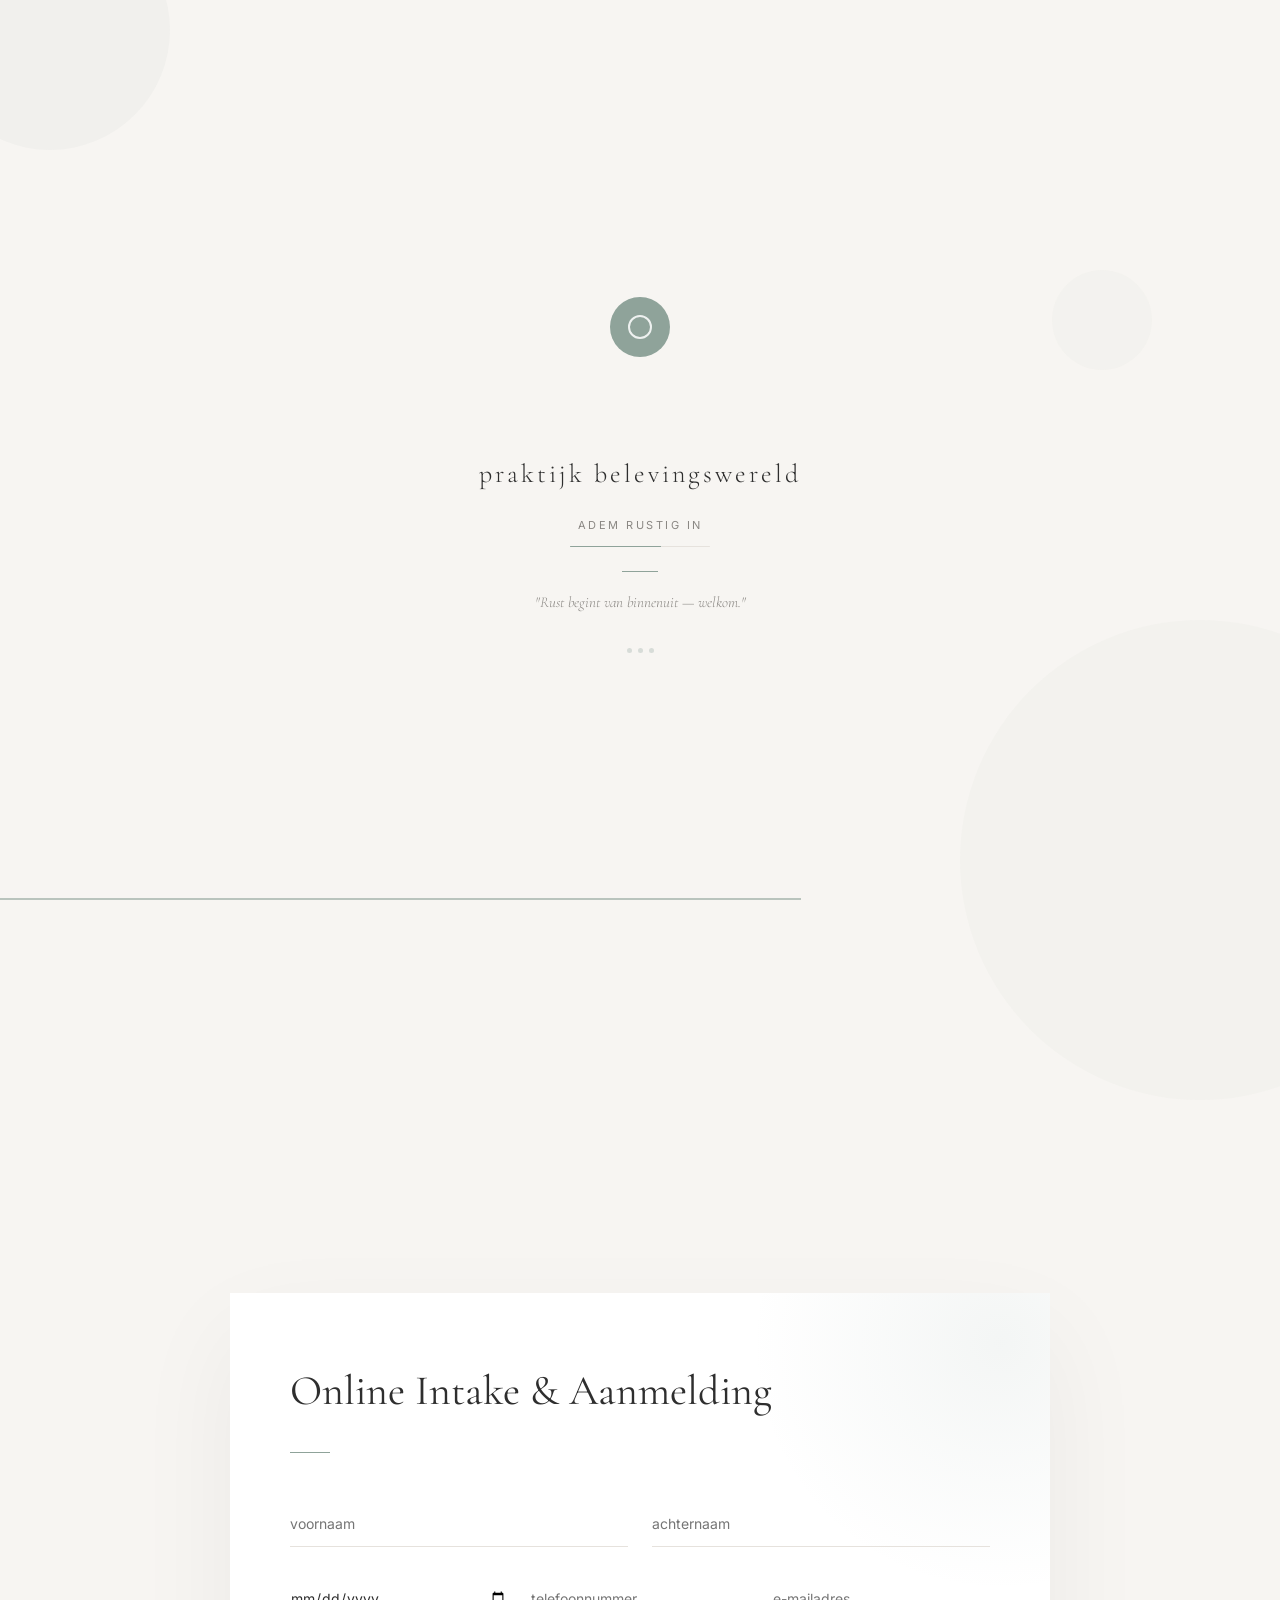
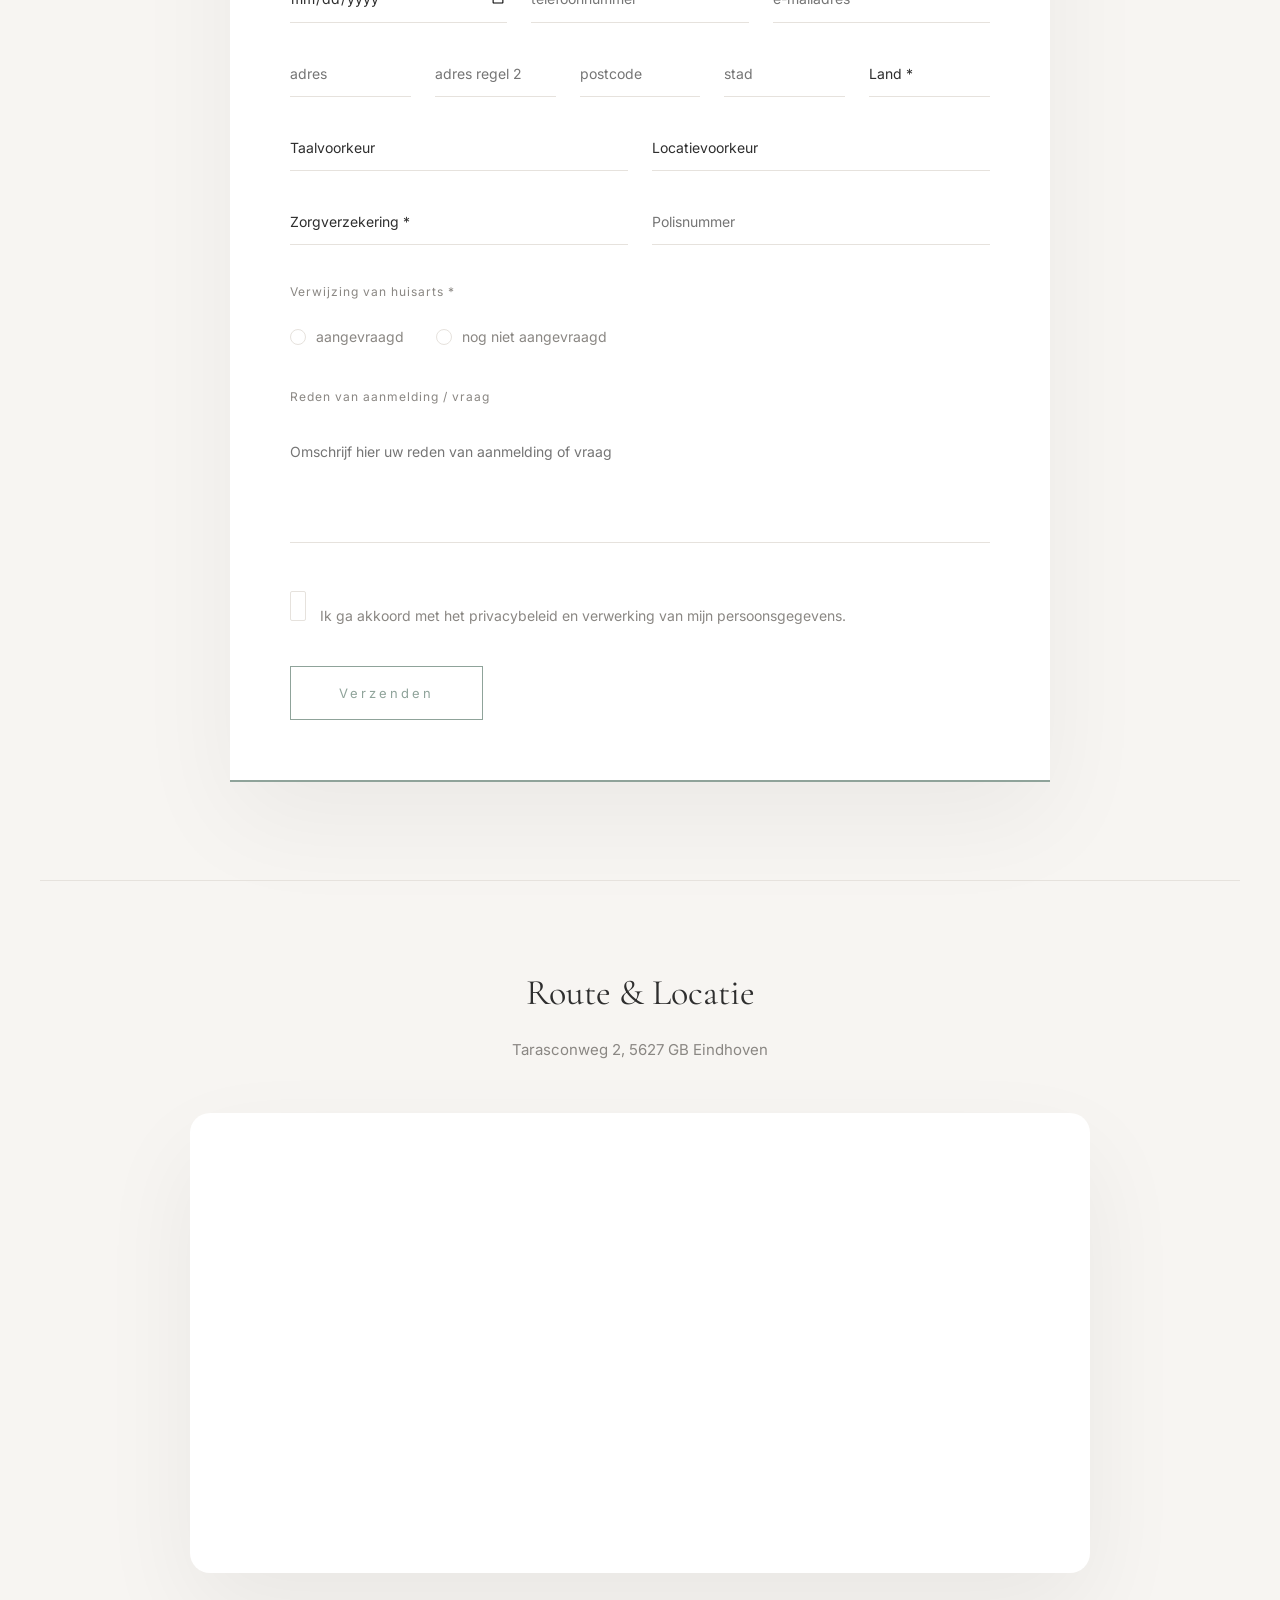
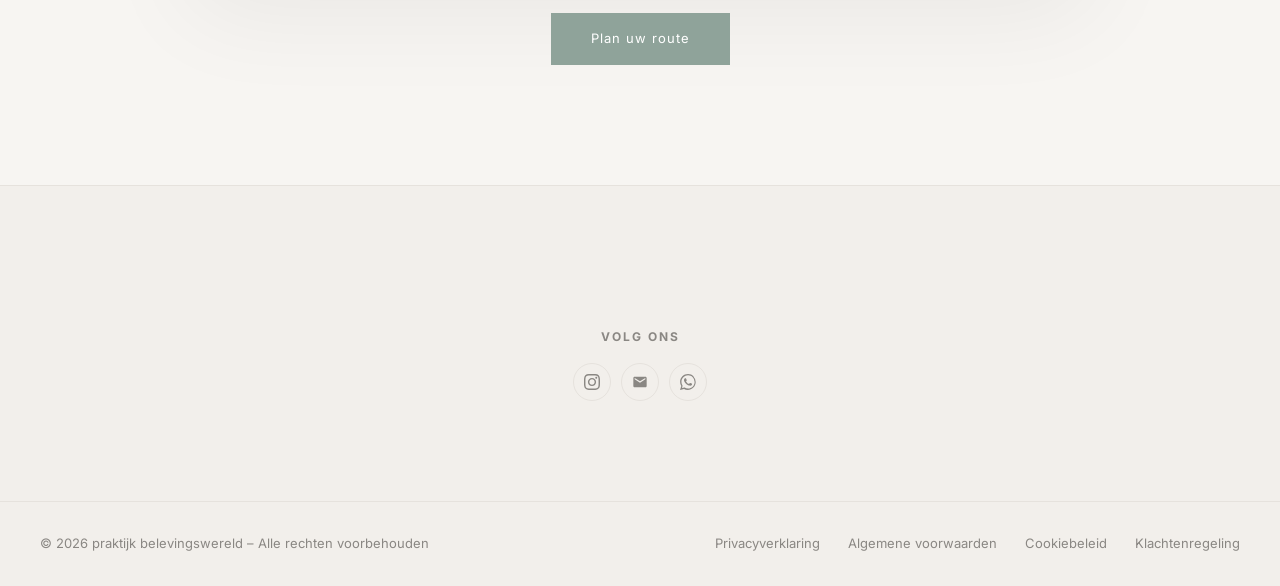
==== commit ff893429: "Update contact.html Signed-off-by: mr-programs <m.rashid@live.nl>" ====
--- a/contact.html
+++ b/contact.html
@@ -134,7 +134,7 @@
     <div class="contact-form-wrapper luxury-form">
 
         <h2>Online Intake &amp; Aanmelding</h2>
-        <form class="intake-form" action="samenvatting.php" method="GET">
+        <form class="intake-form" action="samenvatting.php" method="POST">
             <div class="form-row">
                 <input name="voornaam" type="text" placeholder="voornaam" required>
                 <input name="achternaam" type="text" placeholder="achternaam" required>
@@ -269,7 +269,7 @@
 <option value="MA">Marokko</option>
 <option value="MZ">Mozambique</option>
 <option value="MM">Myanmar</option>
-<option value="NL">Nederlands</option>
+<option value="NL">Nederland</option>
 <option value="NA">Namibië</option>
 <option value="NR">Nauru</option>
 <option value="NP">Nepal</option>
@@ -375,13 +375,13 @@
                     <option>Interpolis</option>
                     <option>Mijn zorgverzekering staat er niet tussen</option>
                 </select>
-                <input type="text" name="polisnummer" placeholder="Polisnummer" required>
+                <input type="text" name="polis" placeholder="Polisnummer" required>
             </div>
             <div class="form-group">
                 <label class="form-label">Verwijzing van huisarts *</label>
                 <div class="radio-group">
                     <label><input type="radio" name="verwijzing" value="ja" required> aangevraagd</label>
-                    <label><input type="radio" name="verwijzing" value="nee"> nog niet aangevraagd</label>
+                    <label><input type="radio" name="verwijzing" value="nee" required> nog niet aangevraagd</label>
                 </div>
             </div>
             <div class="form-group">
@@ -515,8 +515,3 @@
 <script src="js/script.js"></script>
 </body>
 </html>
-
-
-
-
-
